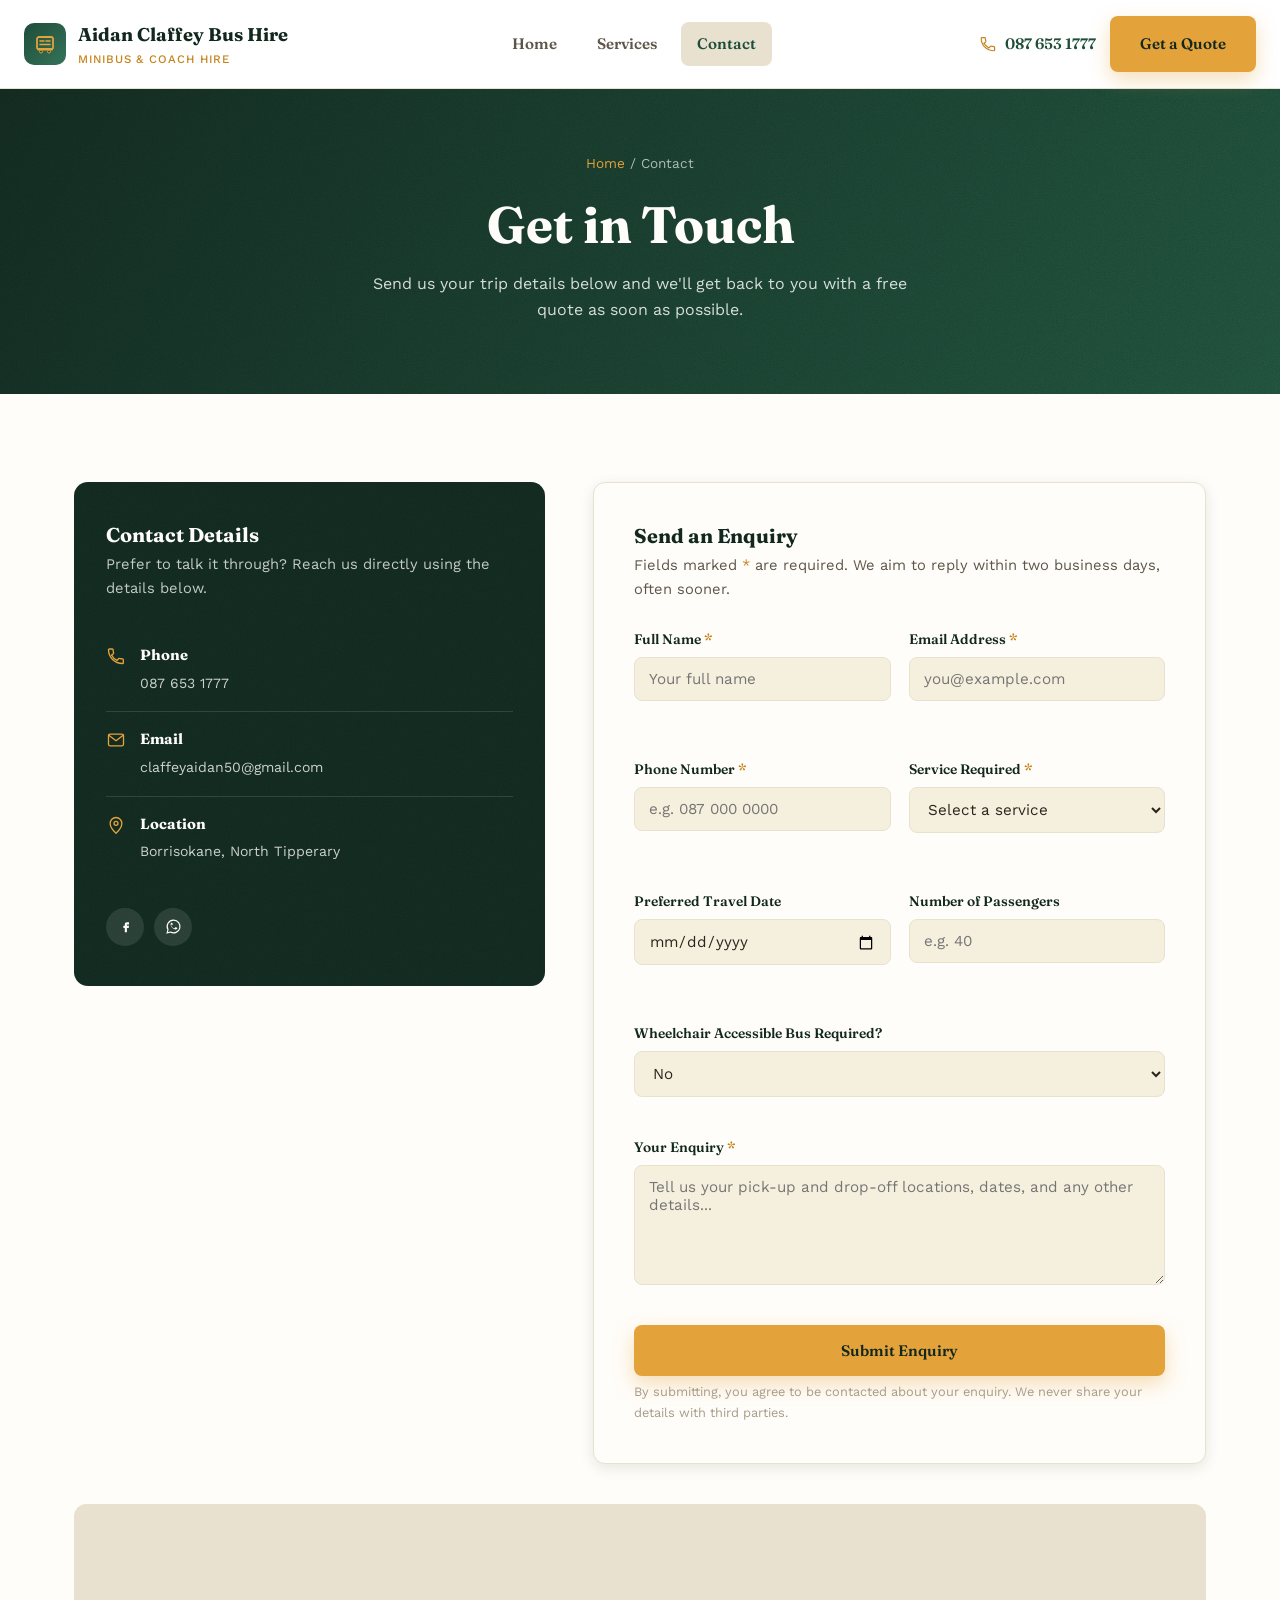
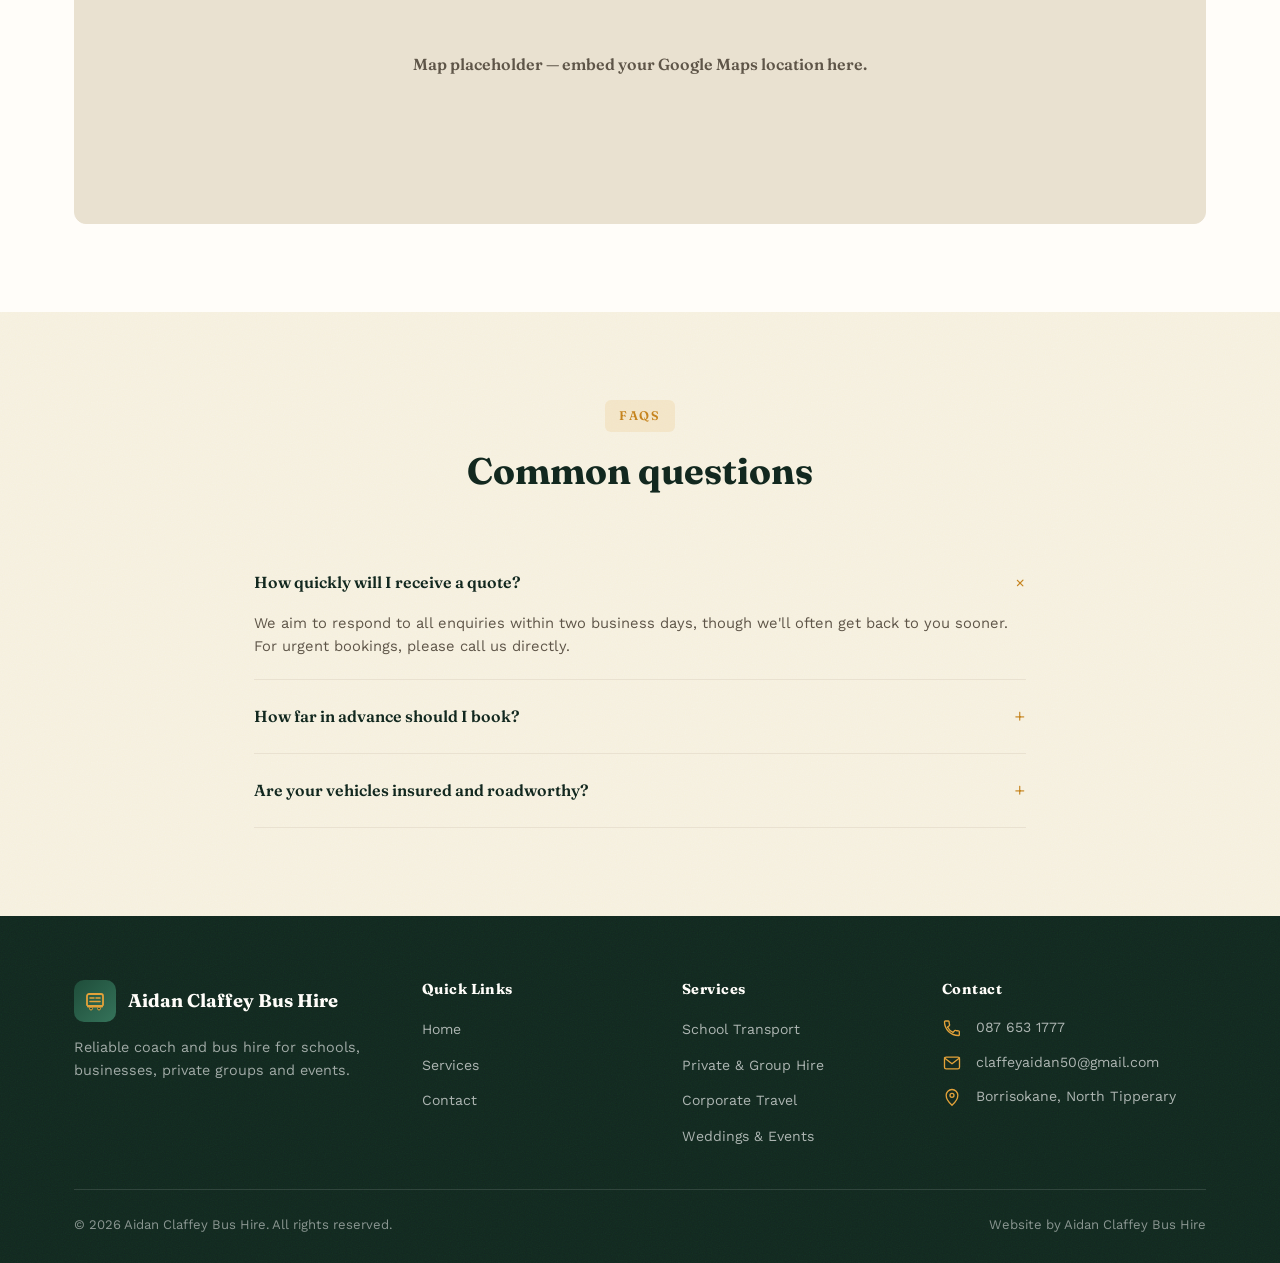
==== contact.html @ 6a9d74fd "Apply latest round of Caitlin's feedback - North Tipperary instead of just Tipperary throughout - He" ====
<!DOCTYPE html>
<html lang="en">
<head>
<meta charset="UTF-8">
<meta name="viewport" content="width=device-width, initial-scale=1.0">
<title>Contact Us | Aidan Claffey Bus Hire</title>
<meta name="description" content="Get in touch with Aidan Claffey Bus Hire for a free quote. Fill out our enquiry form for school transport, private hire, corporate travel and more.">
<link rel="icon" href="data:image/svg+xml,<svg xmlns=%22http://www.w3.org/2000/svg%22 viewBox=%220 0 24 24%22><rect width=%2224%22 height=%2224%22 rx=%225%22 fill=%22%231f4d3a%22/><path fill=%22%23e3a23a%22 d=%22M6 15h12v2H6zM7 17a1.5 1.5 0 1 0 0 3 1.5 1.5 0 0 0 0-3zm10 0a1.5 1.5 0 1 0 0 3 1.5 1.5 0 0 0 0-3zM6 7a1 1 0 0 1 1-1h10a1 1 0 0 1 1 1v7H6z%22/></svg>">
<link rel="preconnect" href="https://fonts.googleapis.com">
<link rel="preconnect" href="https://fonts.gstatic.com" crossorigin>
<link href="https://fonts.googleapis.com/css2?family=Work+Sans:wght@400;500;600;700&family=Fraunces:opsz,wght@9..144,600;9..144,700&display=swap" rel="stylesheet">
<link rel="stylesheet" href="css/styles.css">
</head>
<body>

<header class="site-header">
  <div class="header-inner">
    <a href="index.html" class="brand">
      <span class="brand-mark">
        <svg viewBox="0 0 24 24" fill="none" xmlns="http://www.w3.org/2000/svg"><path d="M4 16V7a2 2 0 0 1 2-2h12a2 2 0 0 1 2 2v9" stroke="#E3A23A" stroke-width="1.8" stroke-linecap="round"/><path d="M4 16h16v1.5a1 1 0 0 1-1 1H5a1 1 0 0 1-1-1V16z" fill="#E3A23A"/><circle cx="8" cy="19.5" r="1.5" fill="#1F4D3A" stroke="#E3A23A" stroke-width="1"/><circle cx="16" cy="19.5" r="1.5" fill="#1F4D3A" stroke="#E3A23A" stroke-width="1"/><path d="M7 9h4M13 9h4M7 12.5h10" stroke="#E3A23A" stroke-width="1.6" stroke-linecap="round"/></svg>
      </span>
      <span class="brand-text">Aidan Claffey Bus Hire<span class="sub">Minibus &amp; Coach Hire</span></span>
    </a>
    <nav class="main-nav" id="main-nav">
      <ul>
        <li><a href="index.html">Home</a></li>
        <li><a href="services.html">Services</a></li>
        <li><a href="contact.html" class="active">Contact</a></li>
      </ul>
    </nav>
    <div class="header-cta">
      <a href="tel:+353876531777" class="header-phone">
        <svg viewBox="0 0 24 24" fill="none" xmlns="http://www.w3.org/2000/svg"><path d="M6.6 10.8c1.4 2.8 3.7 5.1 6.5 6.5l2.2-2.2c.3-.3.7-.4 1-.2 1.1.4 2.3.6 3.5.6.6 0 1 .4 1 1V20c0 .6-.4 1-1 1C10.4 21 3 13.6 3 4.6c0-.6.4-1 1-1h3.5c.6 0 1 .4 1 1 0 1.2.2 2.4.6 3.5.1.4 0 .8-.2 1l-2.3 2.2z" stroke="currentColor" stroke-width="1.6" stroke-linejoin="round"/></svg>
        087 653 1777
      </a>
      <a href="contact.html" class="btn btn-primary">Get a Quote</a>
    </div>
    <button class="nav-toggle" id="nav-toggle" aria-label="Toggle navigation">
      <span></span><span></span><span></span>
    </button>
  </div>
</header>

<section class="page-header">
  <div class="container">
    <div class="breadcrumb"><a href="index.html">Home</a> / Contact</div>
    <h1>Get in Touch</h1>
    <p>Send us your trip details below and we'll get back to you with a free quote as soon as possible.</p>
  </div>
</section>

<section>
  <div class="container">
    <div class="contact-grid">

      <!-- CONTACT INFO -->
      <div class="contact-info-card">
        <h3>Contact Details</h3>
        <p>Prefer to talk it through? Reach us directly using the details below.</p>

        <div class="info-row">
          <svg viewBox="0 0 24 24" fill="none"><path d="M6.6 10.8c1.4 2.8 3.7 5.1 6.5 6.5l2.2-2.2c.3-.3.7-.4 1-.2 1.1.4 2.3.6 3.5.6.6 0 1 .4 1 1V20c0 .6-.4 1-1 1C10.4 21 3 13.6 3 4.6c0-.6.4-1 1-1h3.5c.6 0 1 .4 1 1 0 1.2.2 2.4.6 3.5.1.4 0 .8-.2 1l-2.3 2.2z" stroke="currentColor" stroke-width="1.6" stroke-linejoin="round"/></svg>
          <div>
            <strong>Phone</strong>
            <a href="tel:+353876531777">087 653 1777</a>
          </div>
        </div>
        <div class="info-row">
          <svg viewBox="0 0 24 24" fill="none"><path d="M3 6l9 7 9-7" stroke="currentColor" stroke-width="1.6" stroke-linecap="round" stroke-linejoin="round"/><rect x="3" y="5" width="18" height="14" rx="2" stroke="currentColor" stroke-width="1.6"/></svg>
          <div>
            <strong>Email</strong>
            <a href="mailto:claffeyaidan50@gmail.com">claffeyaidan50@gmail.com</a>
          </div>
        </div>
        <div class="info-row">
          <svg viewBox="0 0 24 24" fill="none"><path d="M12 22s7-6.2 7-12a7 7 0 1 0-14 0c0 5.8 7 12 7 12z" stroke="currentColor" stroke-width="1.6"/><circle cx="12" cy="10" r="2.4" stroke="currentColor" stroke-width="1.6"/></svg>
          <div>
            <strong>Location</strong>
            <span>Borrisokane, North Tipperary</span>
          </div>
        </div>

        <div class="social-row">
          <a href="#" aria-label="Facebook">
            <svg viewBox="0 0 24 24" fill="none"><path d="M14 9h3V6h-3c-1.7 0-3 1.3-3 3v2H9v3h2v6h3v-6h2.5l.5-3H14V9.5c0-.3.2-.5.5-.5H14z" fill="currentColor"/></svg>
          </a>
          <a href="#" aria-label="WhatsApp">
            <svg viewBox="0 0 24 24" fill="none"><path d="M12 3a9 9 0 0 0-7.8 13.4L3 21l4.7-1.2A9 9 0 1 0 12 3z" stroke="currentColor" stroke-width="1.6"/><path d="M8.5 9.5c.3 2.6 2.4 4.7 5 5l1-1.3c.2-.3.6-.4.9-.2l1.7.9c.3.2.4.6.2.9-.6 1-1.6 1.6-2.8 1.4-3.4-.6-6-3.2-6.6-6.6-.2-1.2.4-2.2 1.4-2.8.3-.2.7-.1.9.2l.9 1.7c.2.3.1.7-.2.9L8.5 9.5z" fill="currentColor"/></svg>
          </a>
        </div>
      </div>

      <!-- ENQUIRY FORM -->
      <div class="form-card">
        <h3>Send an Enquiry</h3>
        <p class="form-sub">Fields marked <span style="color:#c6841e;">*</span> are required. We aim to reply within two business days, often sooner.</p>

        <form id="enquiry-form" novalidate>
          <div class="form-row">
            <div class="field" id="field-name">
              <label for="name">Full Name <span class="req">*</span></label>
              <input type="text" id="name" name="name" placeholder="Your full name" autocomplete="name">
              <span class="error-msg"></span>
            </div>
            <div class="field" id="field-email">
              <label for="email">Email Address <span class="req">*</span></label>
              <input type="email" id="email" name="email" placeholder="you@example.com" autocomplete="email">
              <span class="error-msg"></span>
            </div>
          </div>

          <div class="form-row">
            <div class="field" id="field-phone">
              <label for="phone">Phone Number <span class="req">*</span></label>
              <input type="tel" id="phone" name="phone" placeholder="e.g. 087 000 0000" autocomplete="tel">
              <span class="error-msg"></span>
            </div>
            <div class="field" id="field-service">
              <label for="service">Service Required <span class="req">*</span></label>
              <select id="service" name="service">
                <option value="" selected disabled>Select a service</option>
                <option value="School Transport">School Transport</option>
                <option value="Private & Group Hire">Private &amp; Group Hire</option>
                <option value="Corporate Travel">Corporate Travel</option>
                <option value="Weddings & Events">Weddings &amp; Special Events</option>
                <option value="Wedding Night Shuttle Bus">Wedding Night Shuttle Bus</option>
                <option value="Airport Transfer">Airport Transfer</option>
                <option value="Tour / Day Trip">Tour / Day Trip</option>
                <option value="Other">Other</option>
              </select>
              <span class="error-msg"></span>
            </div>
          </div>

          <div class="form-row">
            <div class="field" id="field-date">
              <label for="travel-date">Preferred Travel Date</label>
              <input type="date" id="travel-date" name="travel-date">
              <span class="error-msg"></span>
            </div>
            <div class="field" id="field-passengers">
              <label for="passengers">Number of Passengers</label>
              <input type="number" id="passengers" name="passengers" min="1" max="200" placeholder="e.g. 40">
              <span class="error-msg"></span>
            </div>
          </div>

          <div class="field" id="field-wheelchair">
            <label for="wheelchair">Wheelchair Accessible Bus Required?</label>
            <select id="wheelchair" name="wheelchair">
              <option value="No" selected>No</option>
              <option value="Yes">Yes</option>
            </select>
            <span class="error-msg"></span>
          </div>

          <div class="field" id="field-message">
            <label for="message">Your Enquiry <span class="req">*</span></label>
            <textarea id="message" name="message" placeholder="Tell us your pick-up and drop-off locations, dates, and any other details..."></textarea>
            <span class="error-msg"></span>
          </div>

          <button type="submit" class="btn btn-primary btn-block">Submit Enquiry</button>
          <p class="form-note">By submitting, you agree to be contacted about your enquiry. We never share your details with third parties.</p>

          <div class="form-status" id="form-status" role="status" aria-live="polite"></div>
        </form>
      </div>

    </div>

    <!-- MAP -->
    <div class="map-embed">
      Map placeholder — embed your Google Maps location here.
    </div>
  </div>
</section>

<!-- FAQ -->
<section class="bg-cream">
  <div class="container" style="max-width:820px;">
    <div class="section-head">
      <span class="eyebrow">FAQs</span>
      <h2>Common questions</h2>
    </div>
    <details class="faq-item" open>
      <summary>How quickly will I receive a quote?</summary>
      <p>We aim to respond to all enquiries within two business days, though we'll often get back to you sooner. For urgent bookings, please call us directly.</p>
    </details>
    <details class="faq-item">
      <summary>How far in advance should I book?</summary>
      <p>Wedding services like our night shuttle bus are often booked months in advance, so get in touch as early as you can. For other events, shorter notice is generally fine, though we can't always guarantee availability — just ask.</p>
    </details>
    <details class="faq-item">
      <summary>Are your vehicles insured and roadworthy?</summary>
      <p>Yes. Every vehicle in our fleet is fully licensed, insured, and maintained to current safety standards, with regular inspections.</p>
    </details>
  </div>
</section>

<footer class="site-footer">
  <div class="container">
    <div class="footer-grid">
      <div class="footer-brand">
        <a href="index.html" class="brand">
          <span class="brand-mark">
            <svg viewBox="0 0 24 24" fill="none" xmlns="http://www.w3.org/2000/svg"><path d="M4 16V7a2 2 0 0 1 2-2h12a2 2 0 0 1 2 2v9" stroke="#E3A23A" stroke-width="1.8" stroke-linecap="round"/><path d="M4 16h16v1.5a1 1 0 0 1-1 1H5a1 1 0 0 1-1-1V16z" fill="#E3A23A"/><circle cx="8" cy="19.5" r="1.5" fill="#1F4D3A" stroke="#E3A23A" stroke-width="1"/><circle cx="16" cy="19.5" r="1.5" fill="#1F4D3A" stroke="#E3A23A" stroke-width="1"/><path d="M7 9h4M13 9h4M7 12.5h10" stroke="#E3A23A" stroke-width="1.6" stroke-linecap="round"/></svg>
          </span>
          Aidan Claffey Bus Hire
        </a>
        <p>Reliable coach and bus hire for schools, businesses, private groups and events.</p>
      </div>
      <div class="footer-col">
        <h4>Quick Links</h4>
        <ul>
          <li><a href="index.html">Home</a></li>
          <li><a href="services.html">Services</a></li>
          <li><a href="contact.html">Contact</a></li>
        </ul>
      </div>
      <div class="footer-col">
        <h4>Services</h4>
        <ul>
          <li><a href="services.html">School Transport</a></li>
          <li><a href="services.html">Private &amp; Group Hire</a></li>
          <li><a href="services.html">Corporate Travel</a></li>
          <li><a href="services.html">Weddings &amp; Events</a></li>
        </ul>
      </div>
      <div class="footer-col">
        <h4>Contact</h4>
        <div class="info-row">
          <svg viewBox="0 0 24 24" fill="none"><path d="M6.6 10.8c1.4 2.8 3.7 5.1 6.5 6.5l2.2-2.2c.3-.3.7-.4 1-.2 1.1.4 2.3.6 3.5.6.6 0 1 .4 1 1V20c0 .6-.4 1-1 1C10.4 21 3 13.6 3 4.6c0-.6.4-1 1-1h3.5c.6 0 1 .4 1 1 0 1.2.2 2.4.6 3.5.1.4 0 .8-.2 1l-2.3 2.2z" stroke="currentColor" stroke-width="1.6" stroke-linejoin="round"/></svg>
          <span><a href="tel:+353876531777">087 653 1777</a></span>
        </div>
        <div class="info-row">
          <svg viewBox="0 0 24 24" fill="none"><path d="M3 6l9 7 9-7" stroke="currentColor" stroke-width="1.6" stroke-linecap="round" stroke-linejoin="round"/><rect x="3" y="5" width="18" height="14" rx="2" stroke="currentColor" stroke-width="1.6"/></svg>
          <span><a href="mailto:claffeyaidan50@gmail.com">claffeyaidan50@gmail.com</a></span>
        </div>
        <div class="info-row">
          <svg viewBox="0 0 24 24" fill="none"><path d="M12 22s7-6.2 7-12a7 7 0 1 0-14 0c0 5.8 7 12 7 12z" stroke="currentColor" stroke-width="1.6"/><circle cx="12" cy="10" r="2.4" stroke="currentColor" stroke-width="1.6"/></svg>
          <span>Borrisokane, North Tipperary</span>
        </div>
      </div>
    </div>
    <div class="footer-bottom">
      <span>&copy; 2026 Aidan Claffey Bus Hire. All rights reserved.</span>
      <span>Website by Aidan Claffey Bus Hire</span>
    </div>
  </div>
</footer>

<script src="js/main.js"></script>
</body>
</html>
---- css/styles.css ----
/* ============================================
   Aidan Claffey Bus Hire — Site Stylesheet
   ============================================ */

:root {
  --navy: #1f4d3a;
  --navy-dark: #12281f;
  --navy-light: #35735a;
  --gold: #e3a23a;
  --gold-dark: #c6841e;
  --cream: #f5efdd;
  --grey-900: #2b241c;
  --grey-700: #5e5548;
  --grey-400: #a79c89;
  --grey-200: #e9e1d0;
  --white: #fffdf9;
  --radius: 10px;
  --shadow: 0 10px 30px rgba(38, 30, 20, 0.16);
  --shadow-sm: 0 4px 14px rgba(38, 30, 20, 0.1);
  --max-width: 1180px;
  --font-heading: 'Fraunces', Georgia, 'Times New Roman', serif;
  --font-body: 'Work Sans', 'Segoe UI', Arial, sans-serif;
  --grain: url("data:image/svg+xml,%3Csvg xmlns='http://www.w3.org/2000/svg' width='180' height='180'%3E%3Cfilter id='n'%3E%3CfeTurbulence type='fractalNoise' baseFrequency='0.85' numOctaves='3' stitchTiles='stitch'/%3E%3C/filter%3E%3Crect width='100%25' height='100%25' filter='url(%23n)' opacity='0.35'/%3E%3C/svg%3E");
}

* { box-sizing: border-box; margin: 0; padding: 0; }

html { scroll-behavior: smooth; }

body {
  font-family: var(--font-body);
  color: var(--grey-900);
  background: var(--white);
  line-height: 1.6;
  -webkit-font-smoothing: antialiased;
}

img { max-width: 100%; display: block; }

a { color: inherit; text-decoration: none; }

ul { list-style: none; }

.container {
  max-width: var(--max-width);
  margin: 0 auto;
  padding: 0 24px;
}

h1, h2, h3, h4 {
  font-family: var(--font-heading);
  font-weight: 700;
  line-height: 1.25;
  color: var(--navy-dark);
}

h1 { font-size: clamp(2.1rem, 4.5vw, 3.2rem); }
h2 { font-size: clamp(1.6rem, 3vw, 2.3rem); }
h3 { font-size: 1.25rem; }

p { color: var(--grey-700); }

.eyebrow {
  display: inline-block;
  font-family: var(--font-heading);
  font-weight: 600;
  font-size: 0.78rem;
  letter-spacing: 0.14em;
  text-transform: uppercase;
  color: var(--gold-dark);
  background: rgba(227, 162, 58, 0.14);
  padding: 6px 14px;
  border-radius: 6px;
  margin-bottom: 16px;
}

/* ---------- Buttons ---------- */
.btn {
  display: inline-flex;
  align-items: center;
  justify-content: center;
  gap: 8px;
  font-family: var(--font-heading);
  font-weight: 600;
  font-size: 0.95rem;
  padding: 14px 28px;
  border-radius: 8px;
  border: 2px solid transparent;
  cursor: pointer;
  transition: transform 0.15s ease, box-shadow 0.15s ease, background 0.15s ease, color 0.15s ease;
  white-space: nowrap;
}
.btn:active { transform: translateY(1px); }

.btn-primary {
  background: var(--gold);
  color: var(--navy-dark);
  box-shadow: 0 8px 20px rgba(227, 162, 58, 0.35);
}
.btn-primary:hover { background: var(--gold-dark); box-shadow: 0 10px 24px rgba(227, 162, 58, 0.45); }

.btn-outline {
  background: transparent;
  border-color: rgba(255, 255, 255, 0.55);
  color: var(--white);
}
.btn-outline:hover { background: rgba(255, 255, 255, 0.12); border-color: var(--white); }

.btn-outline-navy {
  background: transparent;
  border-color: var(--navy);
  color: var(--navy);
}
.btn-outline-navy:hover { background: var(--navy); color: var(--white); }

.btn-block { width: 100%; }

/* ---------- Header ---------- */
.site-header {
  position: sticky;
  top: 0;
  z-index: 100;
  background: rgba(255, 255, 255, 0.96);
  backdrop-filter: blur(6px);
  border-bottom: 1px solid var(--grey-200);
}

.header-inner {
  display: flex;
  align-items: center;
  justify-content: space-between;
  padding: 16px 24px;
}

.brand {
  display: flex;
  align-items: center;
  gap: 12px;
  font-family: var(--font-heading);
  font-weight: 700;
  font-size: 1.15rem;
  color: var(--navy-dark);
}

.brand-mark {
  width: 42px;
  height: 42px;
  border-radius: 10px;
  background: linear-gradient(135deg, var(--navy) 0%, var(--navy-light) 100%);
  display: flex;
  align-items: center;
  justify-content: center;
  flex-shrink: 0;
}

.brand-mark svg { width: 24px; height: 24px; }

.brand-text .sub {
  display: block;
  font-family: var(--font-body);
  font-weight: 500;
  font-size: 0.72rem;
  letter-spacing: 0.08em;
  text-transform: uppercase;
  color: var(--gold-dark);
}

.main-nav ul {
  display: flex;
  align-items: center;
  gap: 8px;
}

.main-nav a {
  display: inline-block;
  font-family: var(--font-heading);
  font-weight: 600;
  font-size: 0.95rem;
  color: var(--grey-700);
  padding: 10px 16px;
  border-radius: 8px;
  transition: background 0.15s ease, color 0.15s ease;
}

.main-nav a:hover,
.main-nav a.active {
  color: var(--navy);
  background: var(--grey-200);
}

.header-cta { display: flex; align-items: center; gap: 14px; }

.header-phone {
  display: flex;
  align-items: center;
  gap: 8px;
  font-family: var(--font-heading);
  font-weight: 600;
  color: var(--navy);
  font-size: 0.95rem;
}
.header-phone svg { width: 18px; height: 18px; color: var(--gold-dark); }

.nav-toggle {
  display: none;
  flex-direction: column;
  gap: 5px;
  background: none;
  border: none;
  cursor: pointer;
  padding: 8px;
}
.nav-toggle span {
  width: 24px;
  height: 2px;
  background: var(--navy-dark);
  border-radius: 2px;
}

/* ---------- Hero ---------- */
.hero {
  position: relative;
  background-image: var(--grain), linear-gradient(120deg, var(--navy-dark) 0%, var(--navy) 55%, var(--navy-light) 100%);
  background-blend-mode: overlay;
  color: var(--white);
  overflow: hidden;
}

.hero-inner {
  position: relative;
  z-index: 2;
  padding: 96px 24px 110px;
  max-width: var(--max-width);
  margin: 0 auto;
  display: grid;
  grid-template-columns: 1.1fr 0.9fr;
  gap: 48px;
  align-items: center;
}

.hero h1 { color: var(--white); margin-bottom: 20px; }
.hero .eyebrow { background: rgba(227, 162, 58, 0.18); }

.hero p.lead {
  color: rgba(255, 255, 255, 0.86);
  font-size: 1.08rem;
  max-width: 46ch;
  margin-bottom: 32px;
}

.hero-actions { display: flex; gap: 16px; flex-wrap: wrap; }

.hero-stats {
  display: flex;
  gap: 32px;
  margin-top: 48px;
  flex-wrap: wrap;
}
.hero-stats div strong {
  display: block;
  font-family: var(--font-heading);
  font-size: 1.7rem;
  color: var(--gold);
}
.hero-stats div span {
  font-size: 0.85rem;
  color: rgba(255, 255, 255, 0.75);
}

.hero-art {
  position: relative;
  display: flex;
  align-items: center;
  justify-content: center;
}

.hero-art svg { width: 100%; height: auto; max-width: 480px; }

.hero-photo {
  width: 100%;
  max-width: 480px;
  aspect-ratio: 4 / 3;
  object-fit: cover;
  border-radius: 14px;
  box-shadow: 0 24px 50px rgba(22, 16, 8, 0.4);
  border: 4px solid rgba(255, 255, 255, 0.12);
}

.hero-bg-shape {
  position: absolute;
  inset: 0;
  z-index: 1;
  opacity: 0.5;
  background:
    radial-gradient(circle at 82% 18%, rgba(227, 162, 58, 0.28), transparent 45%),
    radial-gradient(circle at 10% 90%, rgba(255, 255, 255, 0.08), transparent 40%);
}

.wave-divider {
  display: block;
  width: 100%;
  line-height: 0;
  margin-top: -2px;
}

/* ---------- Sections ---------- */
section { padding: 88px 0; }
.section-head {
  text-align: center;
  max-width: 640px;
  margin: 0 auto 52px;
}
.section-head p { margin-top: 14px; }

.bg-cream {
  background-color: var(--cream);
  background-image: var(--grain);
  background-blend-mode: overlay;
}
.bg-navy { background: var(--navy-dark); color: var(--white); }
.bg-navy h2, .bg-navy h3 { color: var(--white); }
.bg-navy p { color: rgba(255, 255, 255, 0.78); }

/* ---------- Trust strip ---------- */
.trust-strip {
  border-top: 1px solid var(--grey-200);
  border-bottom: 1px solid var(--grey-200);
  padding: 28px 0;
}
.trust-grid {
  display: flex;
  justify-content: space-between;
  flex-wrap: wrap;
  gap: 24px;
}
.trust-item {
  display: flex;
  align-items: center;
  gap: 12px;
  font-family: var(--font-heading);
  font-weight: 600;
  color: var(--navy);
  font-size: 0.95rem;
}
.trust-item svg { width: 22px; height: 22px; color: var(--gold-dark); flex-shrink: 0; }

/* ---------- Cards ---------- */
.grid-3 {
  display: grid;
  grid-template-columns: repeat(3, 1fr);
  gap: 28px;
}
.grid-2 {
  display: grid;
  grid-template-columns: repeat(2, 1fr);
  gap: 28px;
}

.card {
  background: var(--white);
  border: 1px solid var(--grey-200);
  border-radius: var(--radius);
  padding: 32px 28px;
  box-shadow: var(--shadow-sm);
  transition: transform 0.2s ease, box-shadow 0.2s ease;
  height: 100%;
}
.card:hover { transform: translateY(-4px); box-shadow: var(--shadow); }

.card-icon {
  width: 54px;
  height: 54px;
  border-radius: 12px;
  background: linear-gradient(135deg, var(--navy) 0%, var(--navy-light) 100%);
  display: flex;
  align-items: center;
  justify-content: center;
  margin-bottom: 20px;
}
.card-icon svg { width: 26px; height: 26px; color: var(--gold); }

.card h3 { margin-bottom: 10px; }
.card p { font-size: 0.95rem; }

.card-link {
  display: inline-flex;
  align-items: center;
  gap: 6px;
  margin-top: 16px;
  font-family: var(--font-heading);
  font-weight: 600;
  font-size: 0.88rem;
  color: var(--navy);
}
.card-link svg { width: 14px; height: 14px; transition: transform 0.15s ease; }
.card:hover .card-link svg { transform: translateX(4px); }

/* ---------- Why us / feature list ---------- */
.feature-list { display: flex; flex-direction: column; gap: 22px; margin-top: 8px; }
.feature-item { display: flex; gap: 16px; align-items: flex-start; }
.feature-icon {
  width: 40px;
  height: 40px;
  border-radius: 10px;
  background: rgba(227, 162, 58, 0.16);
  display: flex;
  align-items: center;
  justify-content: center;
  flex-shrink: 0;
}
.feature-icon svg { width: 20px; height: 20px; color: var(--gold-dark); }
.feature-item h4 { font-family: var(--font-heading); font-size: 1rem; margin-bottom: 4px; color: var(--navy-dark); }
.feature-item p { font-size: 0.92rem; }

.split {
  display: grid;
  grid-template-columns: 1fr 1fr;
  gap: 56px;
  align-items: center;
}

.fleet-graphic {
  background: linear-gradient(160deg, var(--cream), var(--white));
  border: 1px solid var(--grey-200);
  border-radius: 12px;
  padding: 16px;
  box-shadow: var(--shadow-sm);
}

.fleet-photo-grid {
  display: grid;
  grid-template-columns: 1fr 1fr;
  gap: 12px;
}
.fleet-photo-grid img {
  width: 100%;
  height: 160px;
  object-fit: cover;
  border-radius: 10px;
}

/* ---------- CTA banner ---------- */
.cta-banner {
  background-image: var(--grain), linear-gradient(120deg, var(--navy) 0%, var(--navy-light) 100%);
  background-blend-mode: overlay;
  border-radius: 14px;
  padding: 56px;
  display: flex;
  align-items: center;
  justify-content: space-between;
  gap: 32px;
  flex-wrap: wrap;
  color: var(--white);
}
.cta-banner h2 { color: var(--white); margin-bottom: 8px; }
.cta-banner p { color: rgba(255, 255, 255, 0.82); }

/* ---------- Testimonials ---------- */
.testimonial-card {
  background: var(--white);
  border-radius: var(--radius);
  padding: 30px;
  border: 1px solid var(--grey-200);
  box-shadow: var(--shadow-sm);
}
.stars { color: var(--gold); letter-spacing: 2px; margin-bottom: 14px; font-size: 1rem; }
.testimonial-card p.quote { color: var(--grey-900); font-style: italic; margin-bottom: 18px; }
.testimonial-author { font-family: var(--font-heading); font-weight: 600; font-size: 0.9rem; color: var(--navy); }
.testimonial-role { font-size: 0.8rem; color: var(--grey-400); }

/* ---------- Page header (inner pages) ---------- */
.page-header {
  background-image: var(--grain), linear-gradient(120deg, var(--navy-dark) 0%, var(--navy) 100%);
  background-blend-mode: overlay;
  color: var(--white);
  padding: 64px 0 72px;
  text-align: center;
}
.page-header h1 { color: var(--white); margin-bottom: 14px; }
.page-header p { color: rgba(255, 255, 255, 0.82); max-width: 560px; margin: 0 auto; }
.breadcrumb {
  font-size: 0.85rem;
  color: rgba(255, 255, 255, 0.65);
  margin-bottom: 18px;
}
.breadcrumb a { color: var(--gold); }

/* ---------- Services page ---------- */
.service-block {
  display: grid;
  grid-template-columns: 90px 1fr;
  gap: 24px;
  padding: 32px 0;
  border-bottom: 1px solid var(--grey-200);
}
.service-block:last-child { border-bottom: none; }
.service-icon-lg {
  width: 72px;
  height: 72px;
  border-radius: 12px;
  background: linear-gradient(135deg, var(--navy) 0%, var(--navy-light) 100%);
  display: flex;
  align-items: center;
  justify-content: center;
}
.service-icon-lg svg { width: 34px; height: 34px; color: var(--gold); }
.service-block h3 { margin-bottom: 8px; }
.service-tags { display: flex; gap: 8px; flex-wrap: wrap; margin-top: 14px; }
.tag {
  font-size: 0.78rem;
  font-weight: 600;
  font-family: var(--font-heading);
  color: var(--navy);
  background: var(--grey-200);
  padding: 5px 12px;
  border-radius: 999px;
}

/* ---------- Service highlight panel (wedding shuttle etc.) ---------- */
.service-highlight {
  background: var(--cream);
  border: 1px solid var(--grey-200);
  border-radius: 12px;
  padding: 24px;
  margin-top: 22px;
}
.service-highlight-body {
  display: grid;
  grid-template-columns: 180px 1fr;
  gap: 24px;
  align-items: center;
}
.service-highlight-photo {
  width: 100%;
  height: 100%;
  min-height: 140px;
  object-fit: cover;
  border-radius: 10px;
}
.service-highlight-head {
  display: flex;
  justify-content: space-between;
  align-items: center;
  gap: 12px;
  flex-wrap: wrap;
  margin-bottom: 6px;
}
.service-highlight-head h4 {
  font-family: var(--font-heading);
  font-size: 1.02rem;
  color: var(--navy-dark);
}
.price-tag {
  display: inline-flex;
  align-items: baseline;
  gap: 4px;
  font-family: var(--font-heading);
  font-weight: 700;
  color: var(--white);
  background: var(--navy);
  padding: 7px 16px;
  border-radius: 999px;
  font-size: 0.9rem;
  white-space: nowrap;
}
.price-tag small { font-weight: 500; opacity: 0.75; font-size: 0.75rem; }

.spec-list {
  display: flex;
  flex-wrap: wrap;
  gap: 10px 22px;
  margin-top: 16px;
}
.spec-item {
  display: flex;
  gap: 8px;
  align-items: center;
  font-size: 0.86rem;
  color: var(--grey-700);
  font-weight: 600;
}
.spec-item svg { width: 16px; height: 16px; color: var(--gold-dark); flex-shrink: 0; }

.fleet-strip {
  display: flex;
  align-items: center;
  gap: 14px;
  flex-wrap: wrap;
  background-color: var(--navy-dark);
  background-image: var(--grain);
  background-blend-mode: overlay;
  color: var(--white);
  border-radius: 10px;
  padding: 26px 32px;
  margin: 40px 0 0;
}
.fleet-strip strong {
  font-family: var(--font-heading);
  font-size: 1rem;
}
.fleet-sizes {
  display: flex;
  gap: 8px;
  flex-wrap: wrap;
}
.fleet-sizes span {
  background: rgba(227, 162, 58, 0.16);
  color: var(--gold);
  font-family: var(--font-heading);
  font-weight: 700;
  font-size: 0.85rem;
  padding: 6px 12px;
  border-radius: 999px;
}

/* ---------- Process steps ---------- */
.steps { display: grid; grid-template-columns: repeat(4, 1fr); gap: 24px; counter-reset: step; }
.step { position: relative; padding-top: 8px; }
.step-num {
  width: 40px;
  height: 40px;
  border-radius: 50%;
  background: var(--gold);
  color: var(--navy-dark);
  font-family: var(--font-heading);
  font-weight: 700;
  display: flex;
  align-items: center;
  justify-content: center;
  margin-bottom: 16px;
}
.step h4 { font-family: var(--font-heading); margin-bottom: 8px; color: var(--navy-dark); }
.step p { font-size: 0.9rem; }

/* ---------- Contact page ---------- */
.contact-grid {
  display: grid;
  grid-template-columns: 1fr 1.3fr;
  gap: 48px;
  align-items: start;
}

.contact-info-card {
  background-color: var(--navy-dark);
  background-image: var(--grain);
  background-blend-mode: overlay;
  color: var(--white);
  border-radius: 14px;
  padding: 40px 32px;
}
.contact-info-card h3 { color: var(--white); margin-bottom: 6px; }
.contact-info-card > p { color: rgba(255, 255, 255, 0.75); margin-bottom: 28px; font-size: 0.92rem; }

.info-row {
  display: flex;
  gap: 14px;
  align-items: flex-start;
  padding: 16px 0;
  border-top: 1px solid rgba(255, 255, 255, 0.12);
}
.info-row:first-of-type { border-top: none; }
.info-row svg { width: 20px; height: 20px; color: var(--gold); flex-shrink: 0; margin-top: 2px; }
.info-row strong { display: block; font-family: var(--font-heading); font-size: 0.92rem; margin-bottom: 2px; }
.info-row span, .info-row a { font-size: 0.88rem; color: rgba(255, 255, 255, 0.78); }

.social-row { display: flex; gap: 10px; margin-top: 28px; }
.social-row a {
  width: 38px;
  height: 38px;
  border-radius: 50%;
  background: rgba(255, 255, 255, 0.1);
  display: flex;
  align-items: center;
  justify-content: center;
  transition: background 0.15s ease;
}
.social-row a:hover { background: var(--gold); }
.social-row svg { width: 17px; height: 17px; color: var(--white); }

.form-card {
  background: var(--white);
  border: 1px solid var(--grey-200);
  border-radius: 12px;
  padding: 40px;
  box-shadow: var(--shadow-sm);
}
.form-card h3 { margin-bottom: 6px; }
.form-card > p.form-sub { margin-bottom: 28px; font-size: 0.92rem; }

.form-row {
  display: grid;
  grid-template-columns: 1fr 1fr;
  gap: 18px;
  margin-bottom: 18px;
}

.field { display: flex; flex-direction: column; gap: 6px; margin-bottom: 18px; }
.field label {
  font-family: var(--font-heading);
  font-weight: 600;
  font-size: 0.86rem;
  color: var(--navy-dark);
}
.field label .req { color: var(--gold-dark); }
.field input,
.field select,
.field textarea {
  font-family: var(--font-body);
  font-size: 0.95rem;
  padding: 12px 14px;
  border: 1.5px solid var(--grey-200);
  border-radius: 8px;
  background: var(--cream);
  color: var(--grey-900);
  transition: border-color 0.15s ease, background 0.15s ease;
}
.field input:focus,
.field select:focus,
.field textarea:focus {
  outline: none;
  border-color: var(--navy-light);
  background: var(--white);
}
.field textarea { resize: vertical; min-height: 120px; }
.field .error-msg {
  font-size: 0.78rem;
  color: #c0392b;
  min-height: 16px;
}
.field.has-error input,
.field.has-error select,
.field.has-error textarea {
  border-color: #c0392b;
}

.form-note {
  font-size: 0.8rem;
  color: var(--grey-400);
  margin-top: 6px;
}

.form-status {
  margin-top: 18px;
  padding: 14px 16px;
  border-radius: 8px;
  font-size: 0.9rem;
  font-weight: 600;
  display: none;
}
.form-status.success { display: block; background: rgba(39, 174, 96, 0.12); color: #1e8449; }
.form-status.error { display: block; background: rgba(192, 57, 43, 0.12); color: #c0392b; }

.map-embed {
  border-radius: 12px;
  overflow: hidden;
  border: 1px solid var(--grey-200);
  margin-top: 40px;
  height: 320px;
  background: var(--grey-200);
  display: flex;
  align-items: center;
  justify-content: center;
  color: var(--grey-700);
  font-family: var(--font-heading);
  font-weight: 600;
  text-align: center;
  padding: 24px;
}

/* ---------- FAQ ---------- */
.faq-item {
  border-bottom: 1px solid var(--grey-200);
  padding: 20px 0;
}
.faq-item summary {
  cursor: pointer;
  font-family: var(--font-heading);
  font-weight: 600;
  color: var(--navy-dark);
  list-style: none;
  display: flex;
  justify-content: space-between;
  align-items: center;
}
.faq-item summary::-webkit-details-marker { display: none; }
.faq-item summary::after {
  content: '+';
  font-size: 1.3rem;
  color: var(--gold-dark);
  transition: transform 0.2s ease;
}
.faq-item[open] summary::after { transform: rotate(45deg); }
.faq-item p { margin-top: 12px; font-size: 0.92rem; }

/* ---------- Footer ---------- */
.site-footer {
  background-color: var(--navy-dark);
  background-image: var(--grain);
  background-blend-mode: overlay;
  color: rgba(255, 255, 255, 0.75);
  padding: 64px 0 28px;
}
.footer-grid {
  display: grid;
  grid-template-columns: 1.4fr 1fr 1fr 1.2fr;
  gap: 40px;
  padding-bottom: 40px;
  border-bottom: 1px solid rgba(255, 255, 255, 0.12);
}
.footer-brand .brand { color: var(--white); margin-bottom: 14px; }
.footer-brand p { color: rgba(255, 255, 255, 0.6); font-size: 0.9rem; max-width: 32ch; }
.footer-col h4 {
  font-family: var(--font-heading);
  font-size: 0.9rem;
  color: var(--white);
  margin-bottom: 18px;
  letter-spacing: 0.03em;
}
.footer-col ul { display: flex; flex-direction: column; gap: 10px; }
.footer-col a { font-size: 0.88rem; color: rgba(255, 255, 255, 0.65); transition: color 0.15s ease; }
.footer-col a:hover { color: var(--gold); }
.footer-col .info-row { border: none; padding: 0 0 12px; }
.footer-col .info-row svg { color: var(--gold); }
.footer-col .info-row span, .footer-col .info-row a { color: rgba(255, 255, 255, 0.65); }

.footer-bottom {
  display: flex;
  justify-content: space-between;
  align-items: center;
  padding-top: 24px;
  font-size: 0.82rem;
  color: rgba(255, 255, 255, 0.5);
  flex-wrap: wrap;
  gap: 12px;
}
.footer-bottom a { color: rgba(255, 255, 255, 0.5); }
.footer-bottom a:hover { color: var(--gold); }

/* ---------- Responsive ---------- */
@media (max-width: 960px) {
  .hero-inner { grid-template-columns: 1fr; padding-top: 48px; text-align: left; }
  .hero-art { order: -1; max-width: 320px; margin: 0 auto 24px; }
  .split { grid-template-columns: 1fr; }
  .contact-grid { grid-template-columns: 1fr; }
  .grid-3 { grid-template-columns: 1fr 1fr; }
  .steps { grid-template-columns: 1fr 1fr; }
  .footer-grid { grid-template-columns: 1fr 1fr; }
  .service-block { grid-template-columns: 60px 1fr; }
}

@media (max-width: 720px) {
  .main-nav, .header-phone { display: none; }
  .nav-toggle { display: flex; }
  .main-nav.open {
    display: flex;
    position: absolute;
    top: 100%;
    left: 0;
    right: 0;
    background: var(--white);
    border-bottom: 1px solid var(--grey-200);
    box-shadow: var(--shadow);
  }
  .main-nav.open ul { flex-direction: column; align-items: stretch; padding: 12px; width: 100%; }
  .main-nav.open a { display: block; padding: 14px 16px; }
  .grid-3, .grid-2 { grid-template-columns: 1fr; }
  .steps { grid-template-columns: 1fr; }
  .brand { font-size: 0.98rem; }
  .service-highlight-body { grid-template-columns: 1fr; }
  .service-highlight-photo { height: 180px; }
  .fleet-photo-grid { grid-template-columns: 1fr 1fr; }
  .form-row { grid-template-columns: 1fr; }
  .footer-grid { grid-template-columns: 1fr; }
  .cta-banner { flex-direction: column; text-align: center; padding: 40px 28px; }
  section { padding: 60px 0; }
  .trust-grid { justify-content: center; text-align: center; }
}
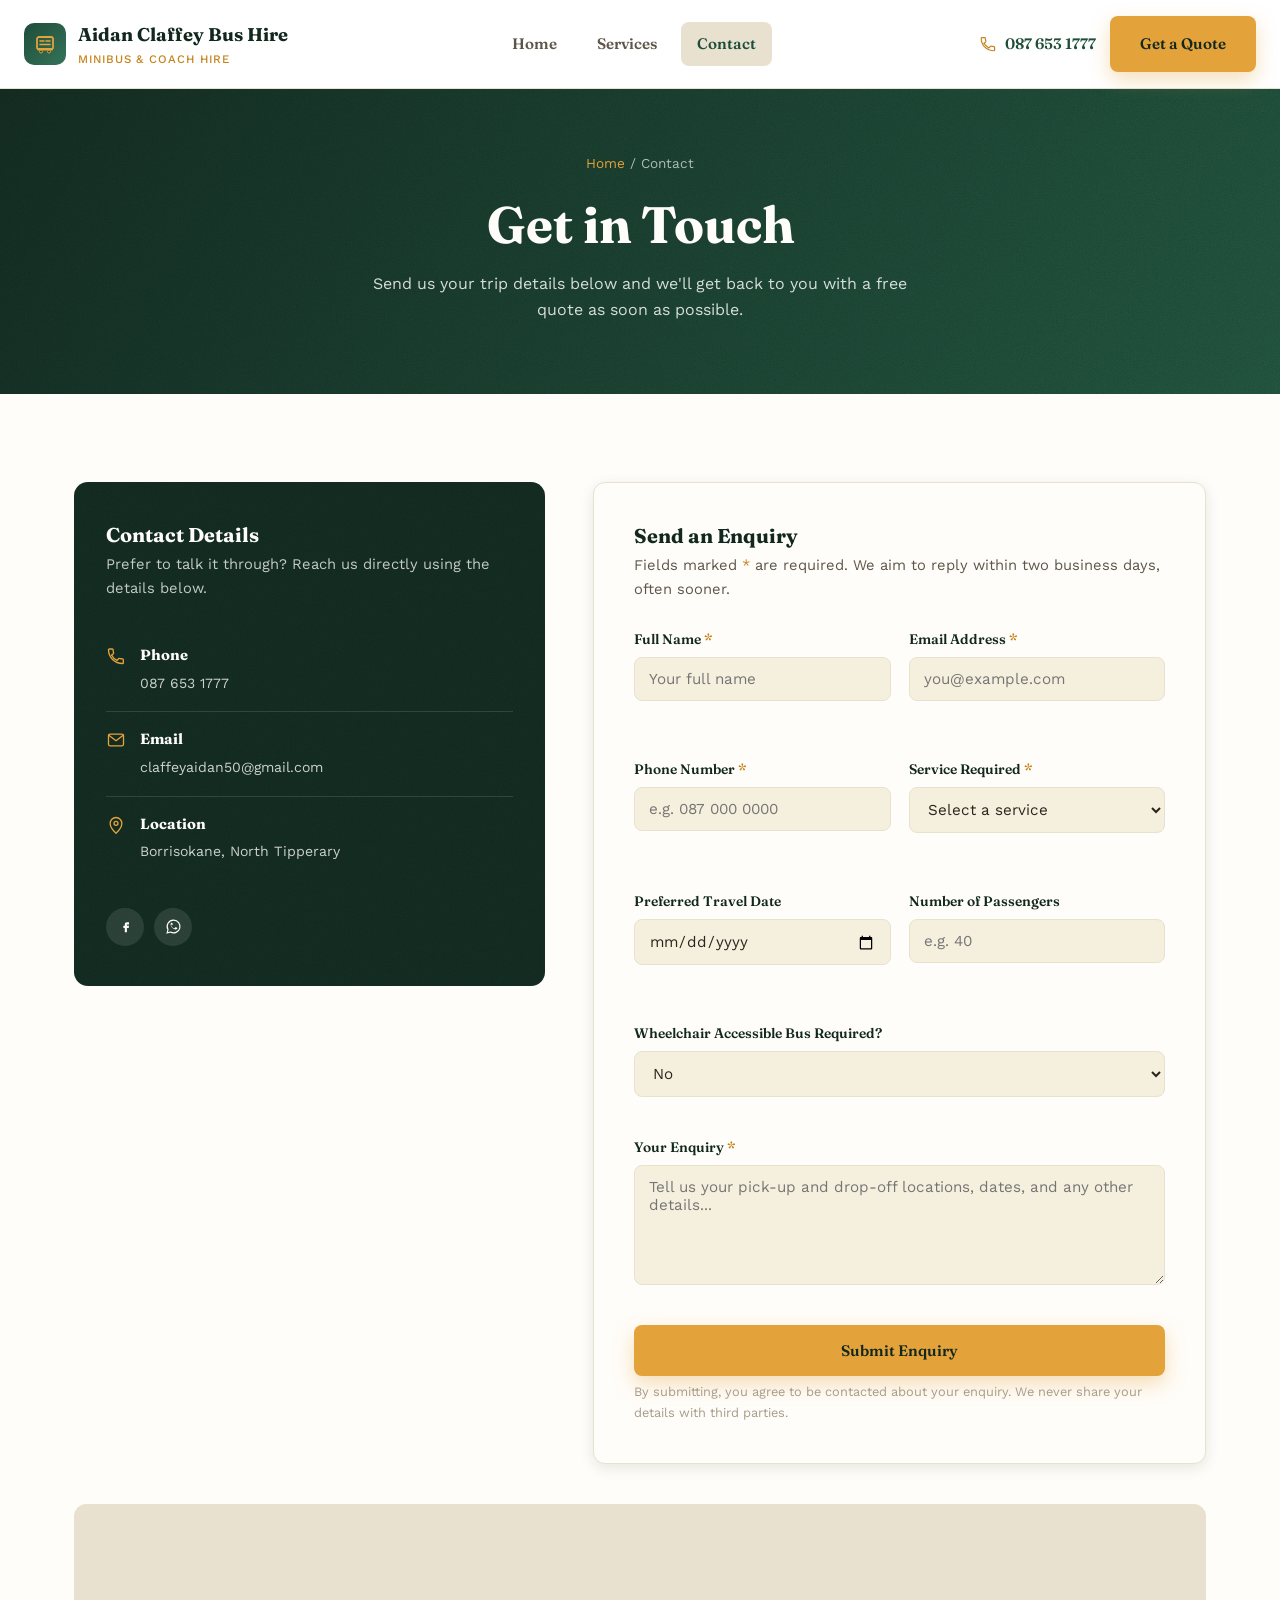
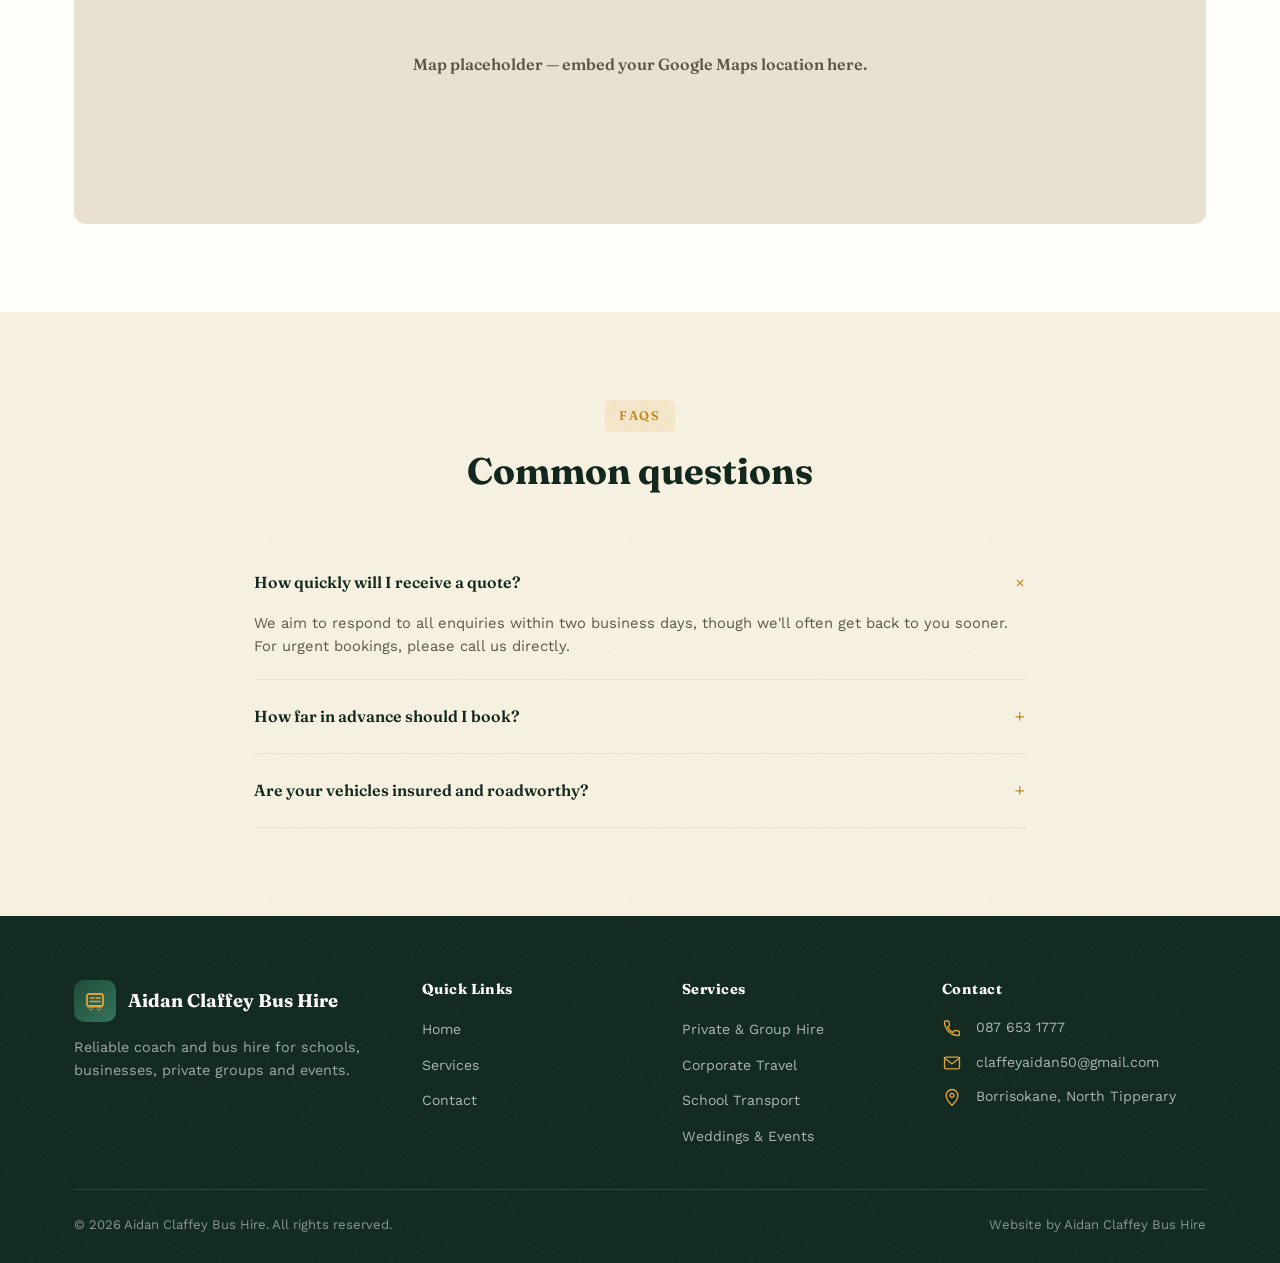
==== commit 6bf7b007: "Reorder services to Private & Group Hire, Corporate Travel, School Transport Applied across homepage" ====
--- a/contact.html
+++ b/contact.html
@@ -119,9 +119,9 @@
               <label for="service">Service Required <span class="req">*</span></label>
               <select id="service" name="service">
                 <option value="" selected disabled>Select a service</option>
-                <option value="School Transport">School Transport</option>
                 <option value="Private & Group Hire">Private &amp; Group Hire</option>
                 <option value="Corporate Travel">Corporate Travel</option>
+                <option value="School Transport">School Transport</option>
                 <option value="Weddings & Events">Weddings &amp; Special Events</option>
                 <option value="Wedding Night Shuttle Bus">Wedding Night Shuttle Bus</option>
                 <option value="Airport Transfer">Airport Transfer</option>
@@ -221,9 +221,9 @@
       <div class="footer-col">
         <h4>Services</h4>
         <ul>
-          <li><a href="services.html">School Transport</a></li>
           <li><a href="services.html">Private &amp; Group Hire</a></li>
           <li><a href="services.html">Corporate Travel</a></li>
+          <li><a href="services.html">School Transport</a></li>
           <li><a href="services.html">Weddings &amp; Events</a></li>
         </ul>
       </div>
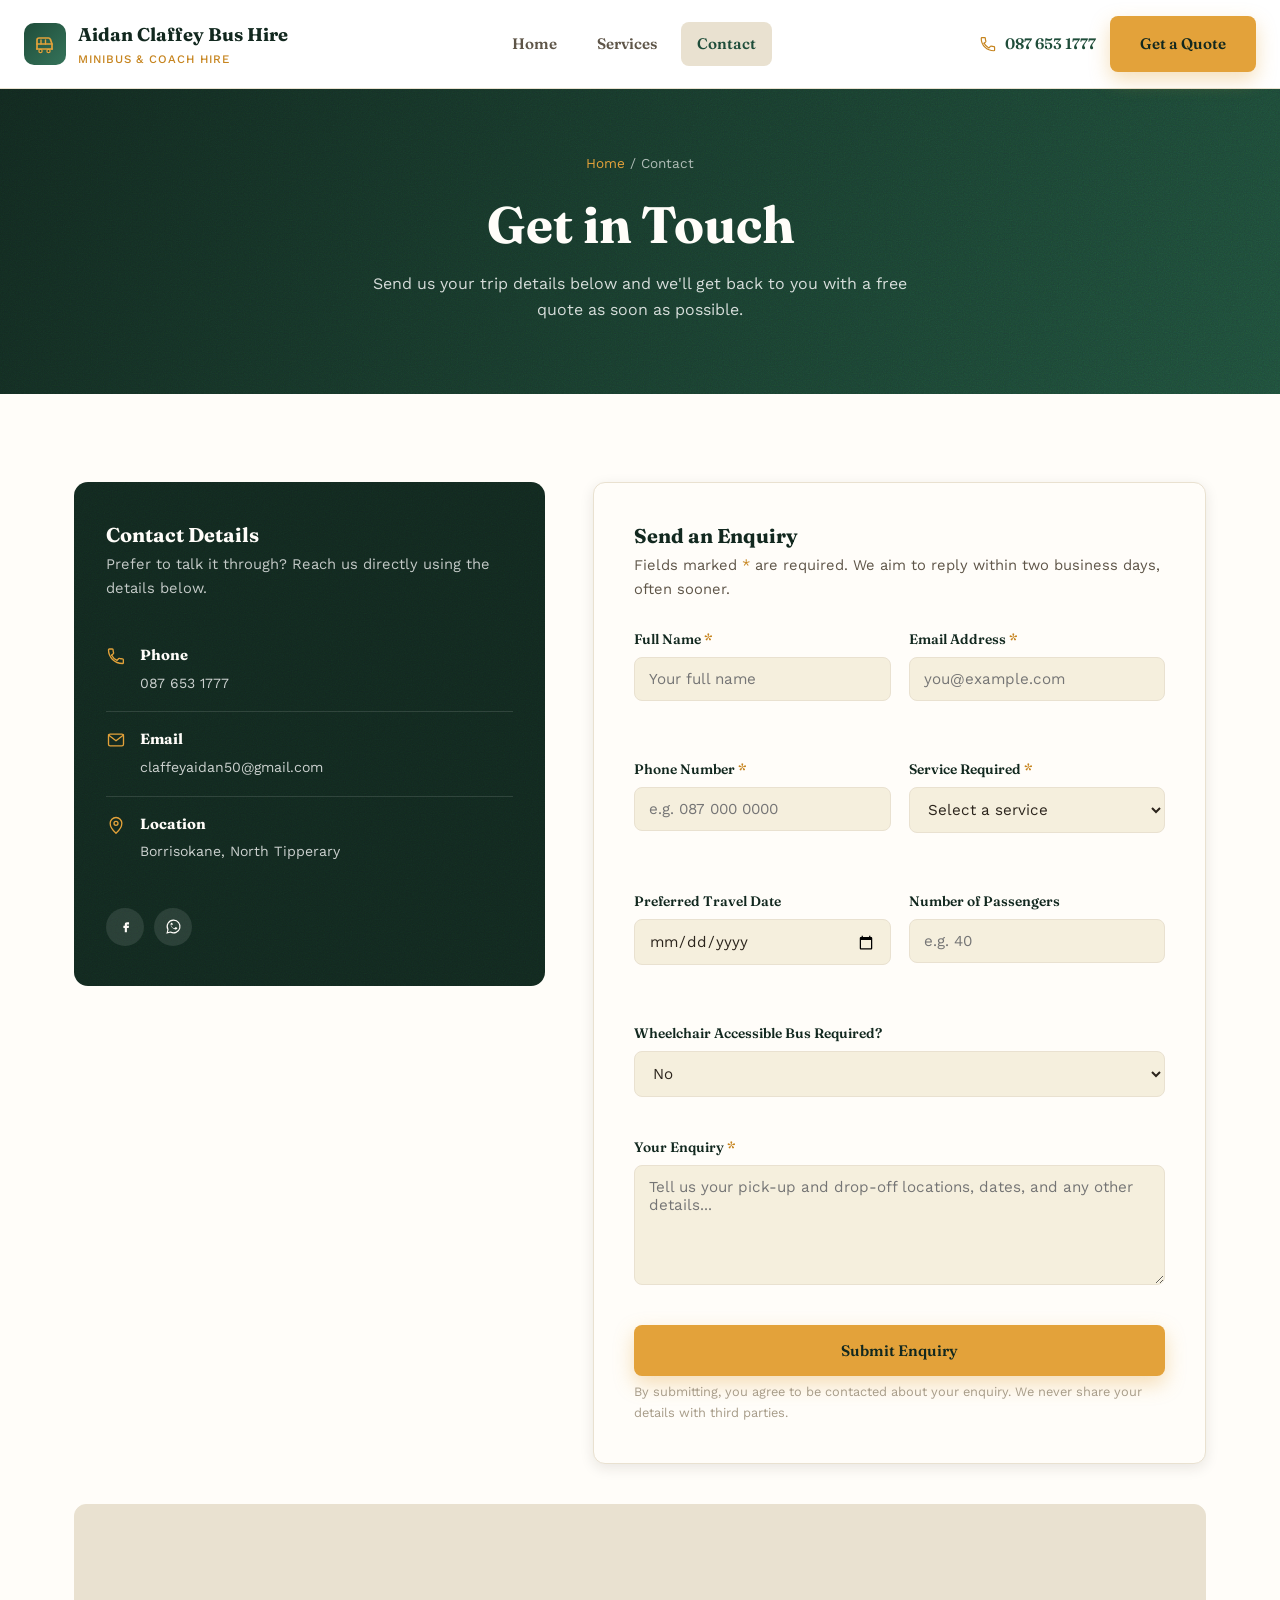
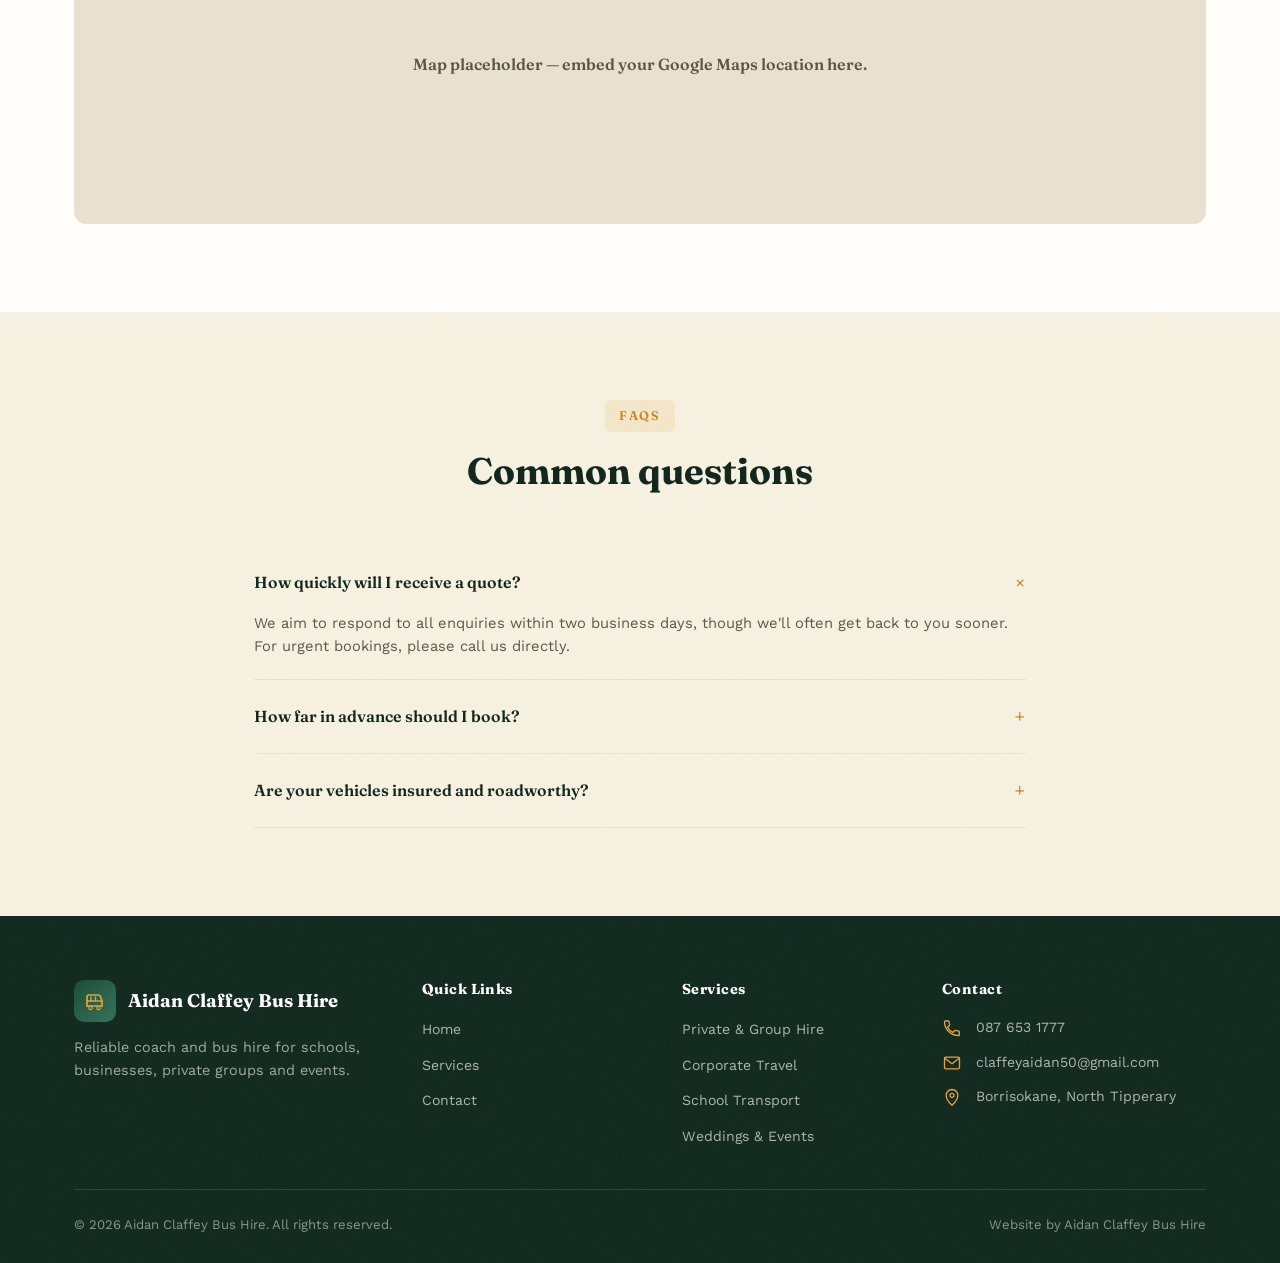
==== commit 40c4ff64: "Redesign the logo bus icon with a cleaner side-profile look Replace the front-view brand-mark icon (" ====
--- a/contact.html
+++ b/contact.html
@@ -5,7 +5,7 @@
 <meta name="viewport" content="width=device-width, initial-scale=1.0">
 <title>Contact Us | Aidan Claffey Bus Hire</title>
 <meta name="description" content="Get in touch with Aidan Claffey Bus Hire for a free quote. Fill out our enquiry form for school transport, private hire, corporate travel and more.">
-<link rel="icon" href="data:image/svg+xml,<svg xmlns=%22http://www.w3.org/2000/svg%22 viewBox=%220 0 24 24%22><rect width=%2224%22 height=%2224%22 rx=%225%22 fill=%22%231f4d3a%22/><path fill=%22%23e3a23a%22 d=%22M6 15h12v2H6zM7 17a1.5 1.5 0 1 0 0 3 1.5 1.5 0 0 0 0-3zm10 0a1.5 1.5 0 1 0 0 3 1.5 1.5 0 0 0 0-3zM6 7a1 1 0 0 1 1-1h10a1 1 0 0 1 1 1v7H6z%22/></svg>">
+<link rel="icon" href="data:image/svg+xml,<svg xmlns=%22http://www.w3.org/2000/svg%22 viewBox=%220 0 24 24%22><rect width=%2224%22 height=%2224%22 rx=%225%22 fill=%22%231f4d3a%22/><path fill=%22%23e3a23a%22 d=%22M4 7a1 1 0 0 1 1-1h11.5a1 1 0 0 1 .9.55L19.5 10H4V7z%22/><rect x=%224%22 y=%2210%22 width=%2215.5%22 height=%226%22 fill=%22%23e3a23a%22/><rect x=%224%22 y=%2216%22 width=%2215.5%22 height=%221.5%22 fill=%22%23e3a23a%22/><rect x=%226.3%22 y=%227.5%22 width=%222.8%22 height=%222.2%22 rx=%220.4%22 fill=%22%231f4d3a%22/><rect x=%2210.3%22 y=%227.5%22 width=%222.8%22 height=%222.2%22 rx=%220.4%22 fill=%22%231f4d3a%22/><rect x=%2214.3%22 y=%227.5%22 width=%222.8%22 height=%222.2%22 rx=%220.4%22 fill=%22%231f4d3a%22/><circle cx=%227.5%22 cy=%2218%22 r=%221.6%22 fill=%22%231f4d3a%22 stroke=%22%23e3a23a%22 stroke-width=%220.9%22/><circle cx=%2216%22 cy=%2218%22 r=%221.6%22 fill=%22%231f4d3a%22 stroke=%22%23e3a23a%22 stroke-width=%220.9%22/></svg>">
 <link rel="preconnect" href="https://fonts.googleapis.com">
 <link rel="preconnect" href="https://fonts.gstatic.com" crossorigin>
 <link href="https://fonts.googleapis.com/css2?family=Work+Sans:wght@400;500;600;700&family=Fraunces:opsz,wght@9..144,600;9..144,700&display=swap" rel="stylesheet">
@@ -17,7 +17,7 @@
   <div class="header-inner">
     <a href="index.html" class="brand">
       <span class="brand-mark">
-        <svg viewBox="0 0 24 24" fill="none" xmlns="http://www.w3.org/2000/svg"><path d="M4 16V7a2 2 0 0 1 2-2h12a2 2 0 0 1 2 2v9" stroke="#E3A23A" stroke-width="1.8" stroke-linecap="round"/><path d="M4 16h16v1.5a1 1 0 0 1-1 1H5a1 1 0 0 1-1-1V16z" fill="#E3A23A"/><circle cx="8" cy="19.5" r="1.5" fill="#1F4D3A" stroke="#E3A23A" stroke-width="1"/><circle cx="16" cy="19.5" r="1.5" fill="#1F4D3A" stroke="#E3A23A" stroke-width="1"/><path d="M7 9h4M13 9h4M7 12.5h10" stroke="#E3A23A" stroke-width="1.6" stroke-linecap="round"/></svg>
+        <svg viewBox="0 0 24 24" fill="none" xmlns="http://www.w3.org/2000/svg"><path d="M4 17V8a2 2 0 0 1 2-2h9.5a2 2 0 0 1 1.9 1.4L19 12v5" stroke="#E3A23A" stroke-width="1.7" stroke-linecap="round" stroke-linejoin="round"/><path d="M4 17h15" stroke="#E3A23A" stroke-width="1.7" stroke-linecap="round"/><path d="M4 12h15" stroke="#E3A23A" stroke-width="1.7" stroke-linecap="round"/><path d="M8 8v4M12.5 8v4" stroke="#E3A23A" stroke-width="1.4" stroke-linecap="round"/><circle cx="7.5" cy="19" r="1.6" fill="#1F4D3A" stroke="#E3A23A" stroke-width="1.3"/><circle cx="15.5" cy="19" r="1.6" fill="#1F4D3A" stroke="#E3A23A" stroke-width="1.3"/></svg>
       </span>
       <span class="brand-text">Aidan Claffey Bus Hire<span class="sub">Minibus &amp; Coach Hire</span></span>
     </a>
@@ -204,7 +204,7 @@
       <div class="footer-brand">
         <a href="index.html" class="brand">
           <span class="brand-mark">
-            <svg viewBox="0 0 24 24" fill="none" xmlns="http://www.w3.org/2000/svg"><path d="M4 16V7a2 2 0 0 1 2-2h12a2 2 0 0 1 2 2v9" stroke="#E3A23A" stroke-width="1.8" stroke-linecap="round"/><path d="M4 16h16v1.5a1 1 0 0 1-1 1H5a1 1 0 0 1-1-1V16z" fill="#E3A23A"/><circle cx="8" cy="19.5" r="1.5" fill="#1F4D3A" stroke="#E3A23A" stroke-width="1"/><circle cx="16" cy="19.5" r="1.5" fill="#1F4D3A" stroke="#E3A23A" stroke-width="1"/><path d="M7 9h4M13 9h4M7 12.5h10" stroke="#E3A23A" stroke-width="1.6" stroke-linecap="round"/></svg>
+            <svg viewBox="0 0 24 24" fill="none" xmlns="http://www.w3.org/2000/svg"><path d="M4 17V8a2 2 0 0 1 2-2h9.5a2 2 0 0 1 1.9 1.4L19 12v5" stroke="#E3A23A" stroke-width="1.7" stroke-linecap="round" stroke-linejoin="round"/><path d="M4 17h15" stroke="#E3A23A" stroke-width="1.7" stroke-linecap="round"/><path d="M4 12h15" stroke="#E3A23A" stroke-width="1.7" stroke-linecap="round"/><path d="M8 8v4M12.5 8v4" stroke="#E3A23A" stroke-width="1.4" stroke-linecap="round"/><circle cx="7.5" cy="19" r="1.6" fill="#1F4D3A" stroke="#E3A23A" stroke-width="1.3"/><circle cx="15.5" cy="19" r="1.6" fill="#1F4D3A" stroke="#E3A23A" stroke-width="1.3"/></svg>
           </span>
           Aidan Claffey Bus Hire
         </a>
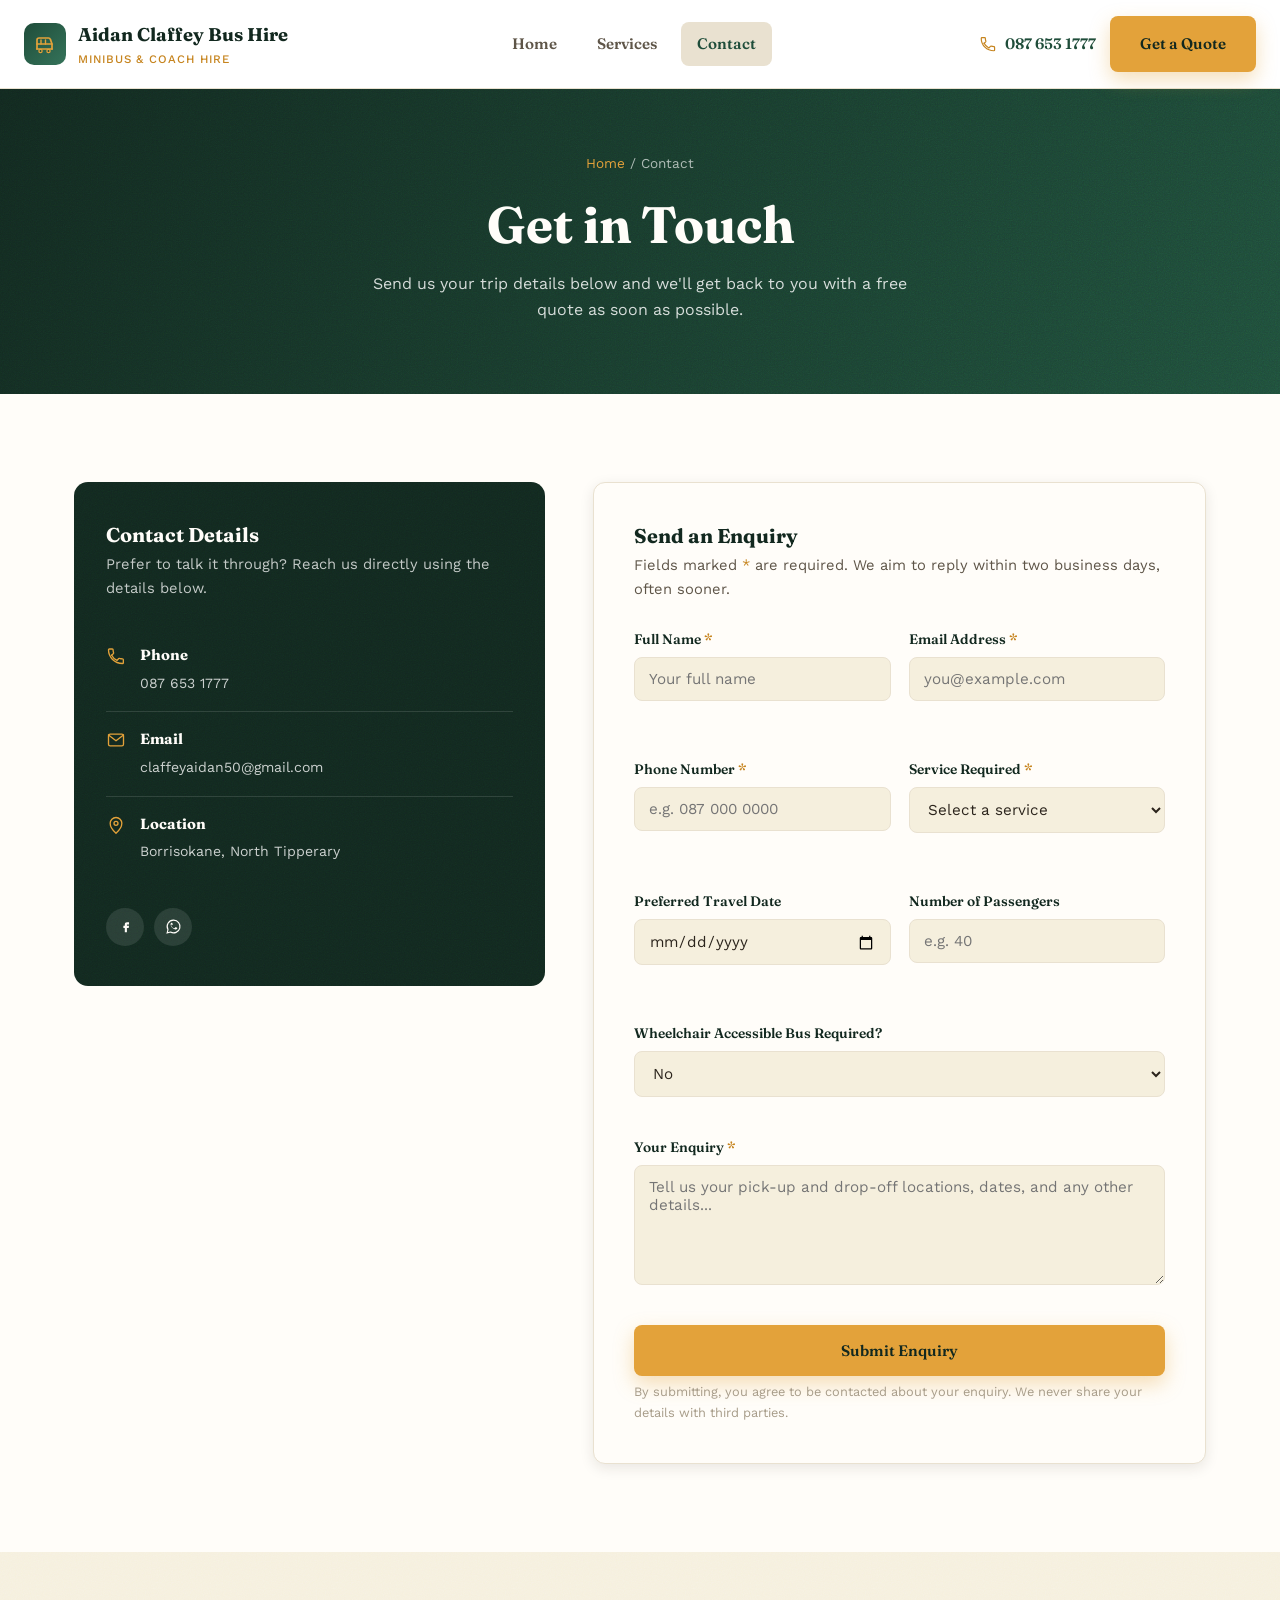
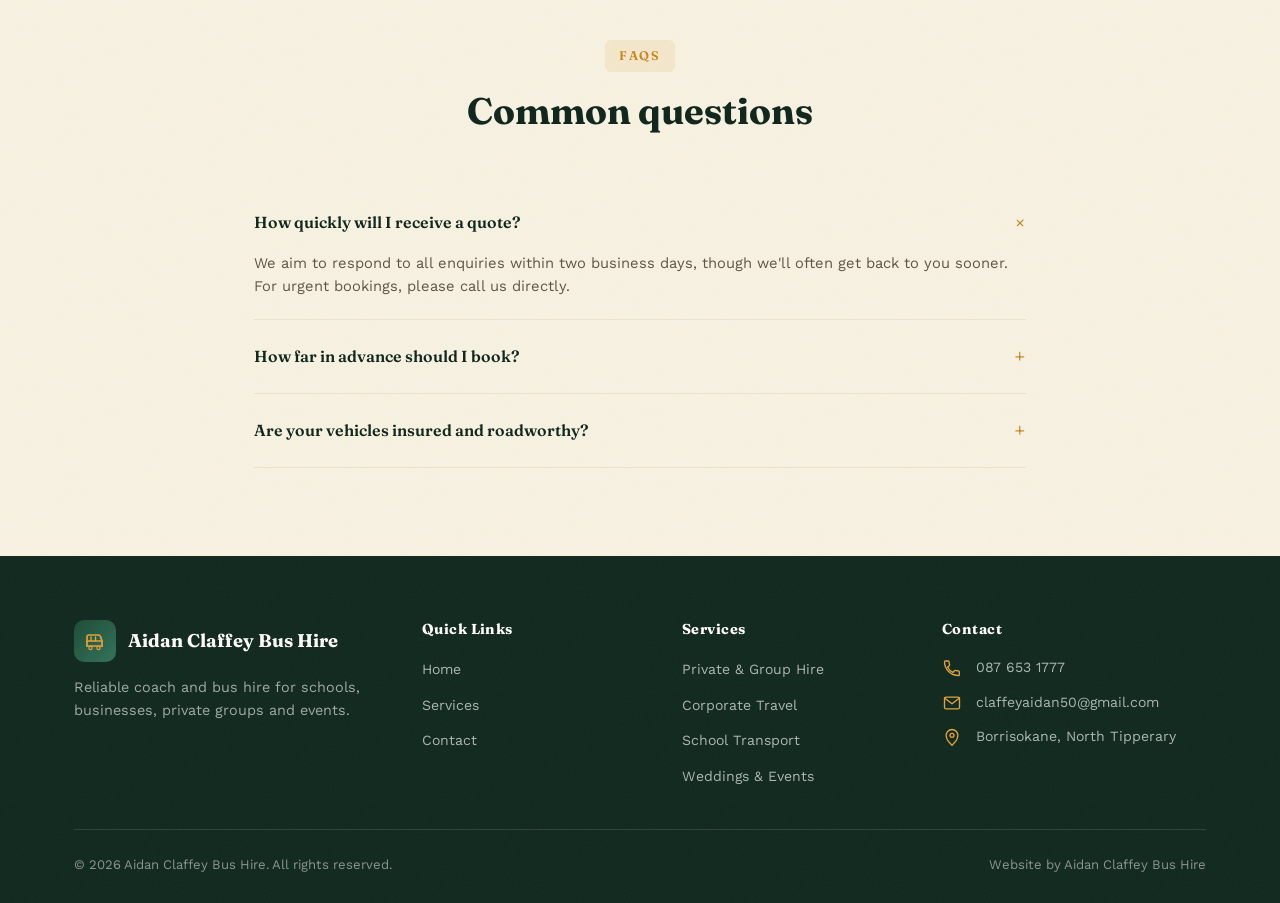
==== commit 3d6133fe: "Remove map placeholder from contact page Drop the unfinished "Map placeholder" block and its now-unu" ====
--- a/contact.html
+++ b/contact.html
@@ -168,11 +168,6 @@
       </div>
 
     </div>
-
-    <!-- MAP -->
-    <div class="map-embed">
-      Map placeholder — embed your Google Maps location here.
-    </div>
   </div>
 </section>
 
--- a/css/styles.css
+++ b/css/styles.css
@@ -749,23 +749,6 @@
 }
 .form-status.success { display: block; background: rgba(39, 174, 96, 0.12); color: #1e8449; }
 .form-status.error { display: block; background: rgba(192, 57, 43, 0.12); color: #c0392b; }
-
-.map-embed {
-  border-radius: 12px;
-  overflow: hidden;
-  border: 1px solid var(--grey-200);
-  margin-top: 40px;
-  height: 320px;
-  background: var(--grey-200);
-  display: flex;
-  align-items: center;
-  justify-content: center;
-  color: var(--grey-700);
-  font-family: var(--font-heading);
-  font-weight: 600;
-  text-align: center;
-  padding: 24px;
-}
 
 /* ---------- FAQ ---------- */
 .faq-item {
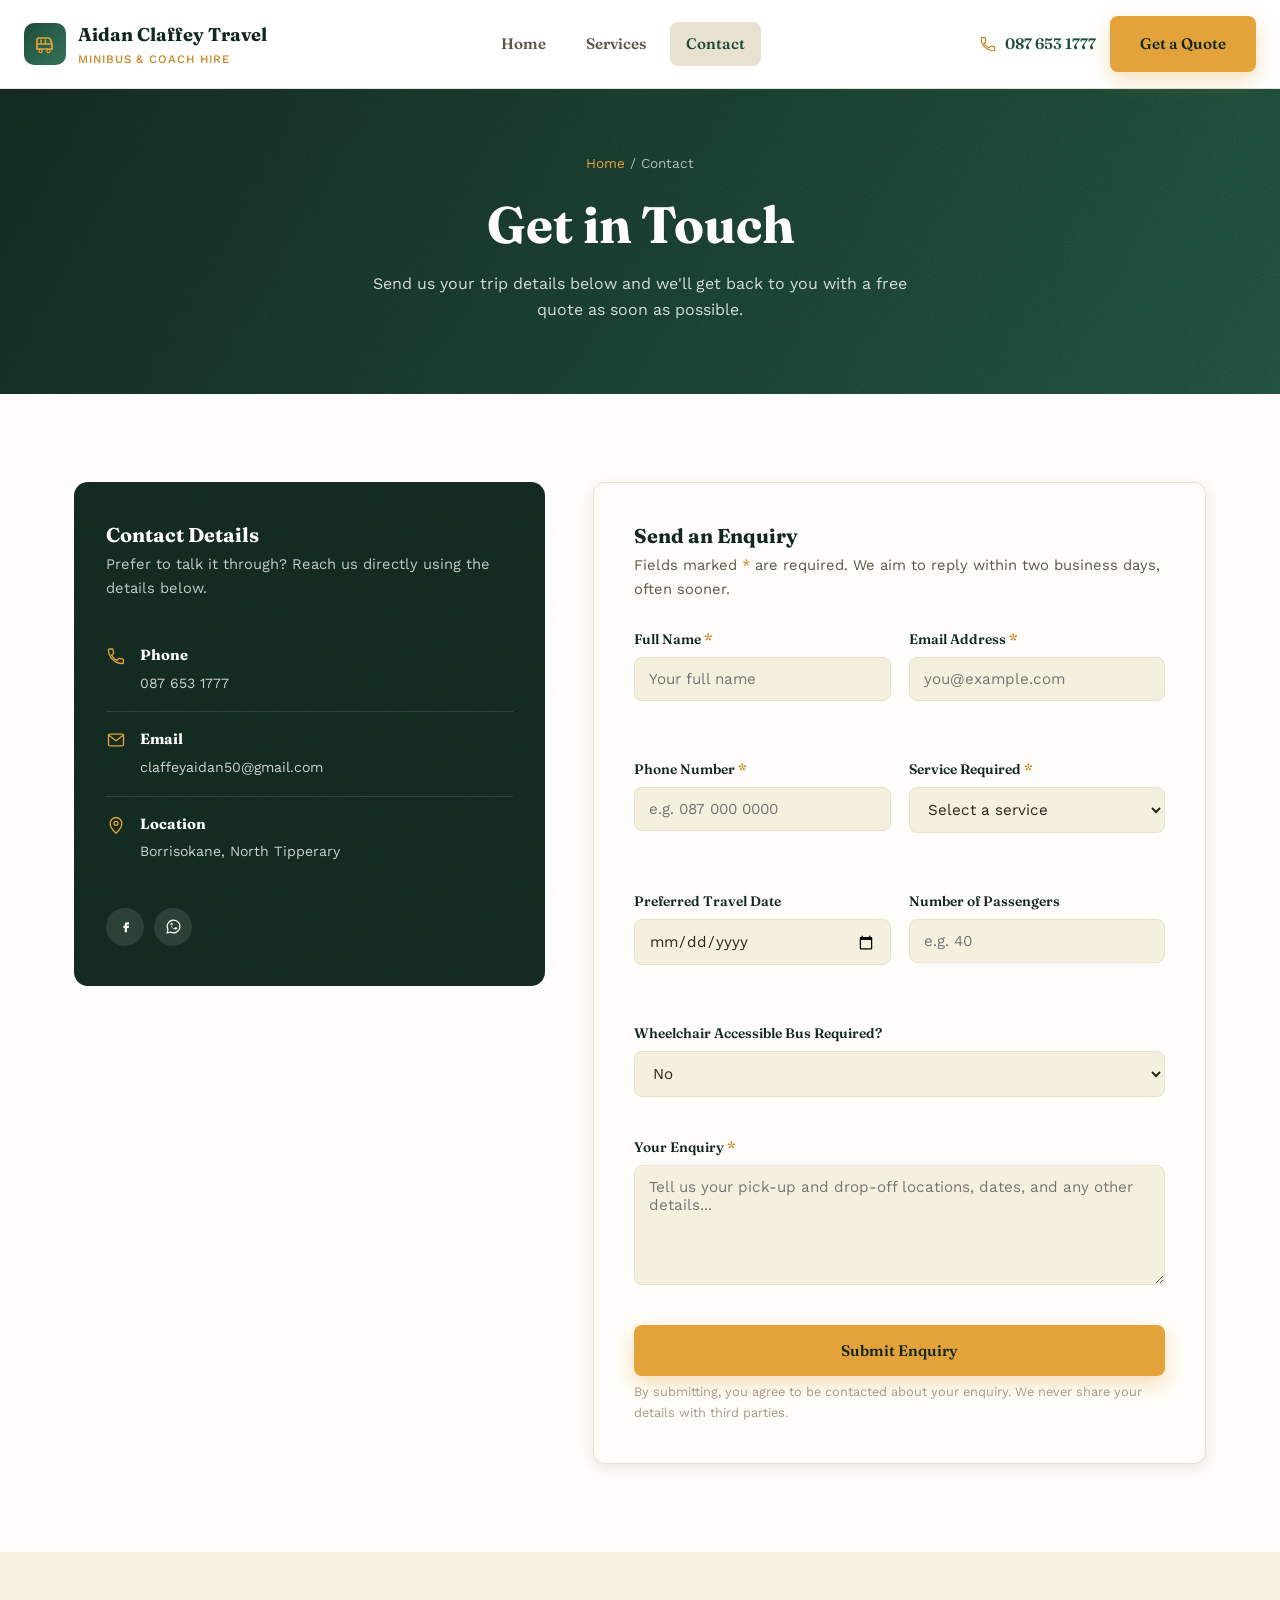
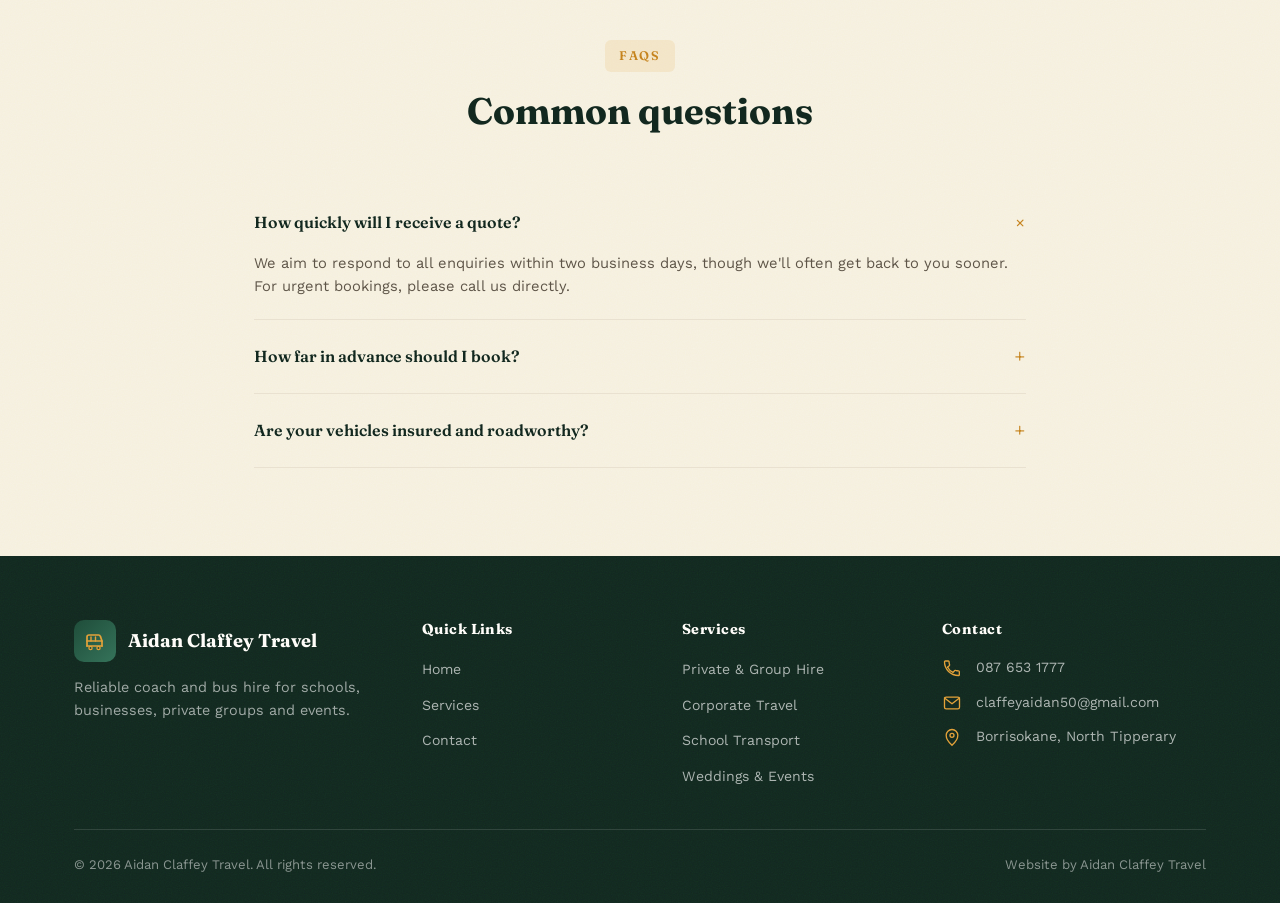
==== commit 410b467c: "Rename business to Aidan Claffey Travel Update the business name across page titles, meta descriptio" ====
--- a/contact.html
+++ b/contact.html
@@ -3,8 +3,8 @@
 <head>
 <meta charset="UTF-8">
 <meta name="viewport" content="width=device-width, initial-scale=1.0">
-<title>Contact Us | Aidan Claffey Bus Hire</title>
-<meta name="description" content="Get in touch with Aidan Claffey Bus Hire for a free quote. Fill out our enquiry form for school transport, private hire, corporate travel and more.">
+<title>Contact Us | Aidan Claffey Travel</title>
+<meta name="description" content="Get in touch with Aidan Claffey Travel for a free quote. Fill out our enquiry form for school transport, private hire, corporate travel and more.">
 <link rel="icon" href="data:image/svg+xml,<svg xmlns=%22http://www.w3.org/2000/svg%22 viewBox=%220 0 24 24%22><rect width=%2224%22 height=%2224%22 rx=%225%22 fill=%22%231f4d3a%22/><path fill=%22%23e3a23a%22 d=%22M4 7a1 1 0 0 1 1-1h11.5a1 1 0 0 1 .9.55L19.5 10H4V7z%22/><rect x=%224%22 y=%2210%22 width=%2215.5%22 height=%226%22 fill=%22%23e3a23a%22/><rect x=%224%22 y=%2216%22 width=%2215.5%22 height=%221.5%22 fill=%22%23e3a23a%22/><rect x=%226.3%22 y=%227.5%22 width=%222.8%22 height=%222.2%22 rx=%220.4%22 fill=%22%231f4d3a%22/><rect x=%2210.3%22 y=%227.5%22 width=%222.8%22 height=%222.2%22 rx=%220.4%22 fill=%22%231f4d3a%22/><rect x=%2214.3%22 y=%227.5%22 width=%222.8%22 height=%222.2%22 rx=%220.4%22 fill=%22%231f4d3a%22/><circle cx=%227.5%22 cy=%2218%22 r=%221.6%22 fill=%22%231f4d3a%22 stroke=%22%23e3a23a%22 stroke-width=%220.9%22/><circle cx=%2216%22 cy=%2218%22 r=%221.6%22 fill=%22%231f4d3a%22 stroke=%22%23e3a23a%22 stroke-width=%220.9%22/></svg>">
 <link rel="preconnect" href="https://fonts.googleapis.com">
 <link rel="preconnect" href="https://fonts.gstatic.com" crossorigin>
@@ -19,7 +19,7 @@
       <span class="brand-mark">
         <svg viewBox="0 0 24 24" fill="none" xmlns="http://www.w3.org/2000/svg"><path d="M4 17V8a2 2 0 0 1 2-2h9.5a2 2 0 0 1 1.9 1.4L19 12v5" stroke="#E3A23A" stroke-width="1.7" stroke-linecap="round" stroke-linejoin="round"/><path d="M4 17h15" stroke="#E3A23A" stroke-width="1.7" stroke-linecap="round"/><path d="M4 12h15" stroke="#E3A23A" stroke-width="1.7" stroke-linecap="round"/><path d="M8 8v4M12.5 8v4" stroke="#E3A23A" stroke-width="1.4" stroke-linecap="round"/><circle cx="7.5" cy="19" r="1.6" fill="#1F4D3A" stroke="#E3A23A" stroke-width="1.3"/><circle cx="15.5" cy="19" r="1.6" fill="#1F4D3A" stroke="#E3A23A" stroke-width="1.3"/></svg>
       </span>
-      <span class="brand-text">Aidan Claffey Bus Hire<span class="sub">Minibus &amp; Coach Hire</span></span>
+      <span class="brand-text">Aidan Claffey Travel<span class="sub">Minibus &amp; Coach Hire</span></span>
     </a>
     <nav class="main-nav" id="main-nav">
       <ul>
@@ -201,7 +201,7 @@
           <span class="brand-mark">
             <svg viewBox="0 0 24 24" fill="none" xmlns="http://www.w3.org/2000/svg"><path d="M4 17V8a2 2 0 0 1 2-2h9.5a2 2 0 0 1 1.9 1.4L19 12v5" stroke="#E3A23A" stroke-width="1.7" stroke-linecap="round" stroke-linejoin="round"/><path d="M4 17h15" stroke="#E3A23A" stroke-width="1.7" stroke-linecap="round"/><path d="M4 12h15" stroke="#E3A23A" stroke-width="1.7" stroke-linecap="round"/><path d="M8 8v4M12.5 8v4" stroke="#E3A23A" stroke-width="1.4" stroke-linecap="round"/><circle cx="7.5" cy="19" r="1.6" fill="#1F4D3A" stroke="#E3A23A" stroke-width="1.3"/><circle cx="15.5" cy="19" r="1.6" fill="#1F4D3A" stroke="#E3A23A" stroke-width="1.3"/></svg>
           </span>
-          Aidan Claffey Bus Hire
+          Aidan Claffey Travel
         </a>
         <p>Reliable coach and bus hire for schools, businesses, private groups and events.</p>
       </div>
@@ -239,8 +239,8 @@
       </div>
     </div>
     <div class="footer-bottom">
-      <span>&copy; 2026 Aidan Claffey Bus Hire. All rights reserved.</span>
-      <span>Website by Aidan Claffey Bus Hire</span>
+      <span>&copy; 2026 Aidan Claffey Travel. All rights reserved.</span>
+      <span>Website by Aidan Claffey Travel</span>
     </div>
   </div>
 </footer>
--- a/css/styles.css
+++ b/css/styles.css
@@ -1,5 +1,5 @@
 /* ============================================
-   Aidan Claffey Bus Hire — Site Stylesheet
+   Aidan Claffey Travel — Site Stylesheet
    ============================================ */
 
 :root {
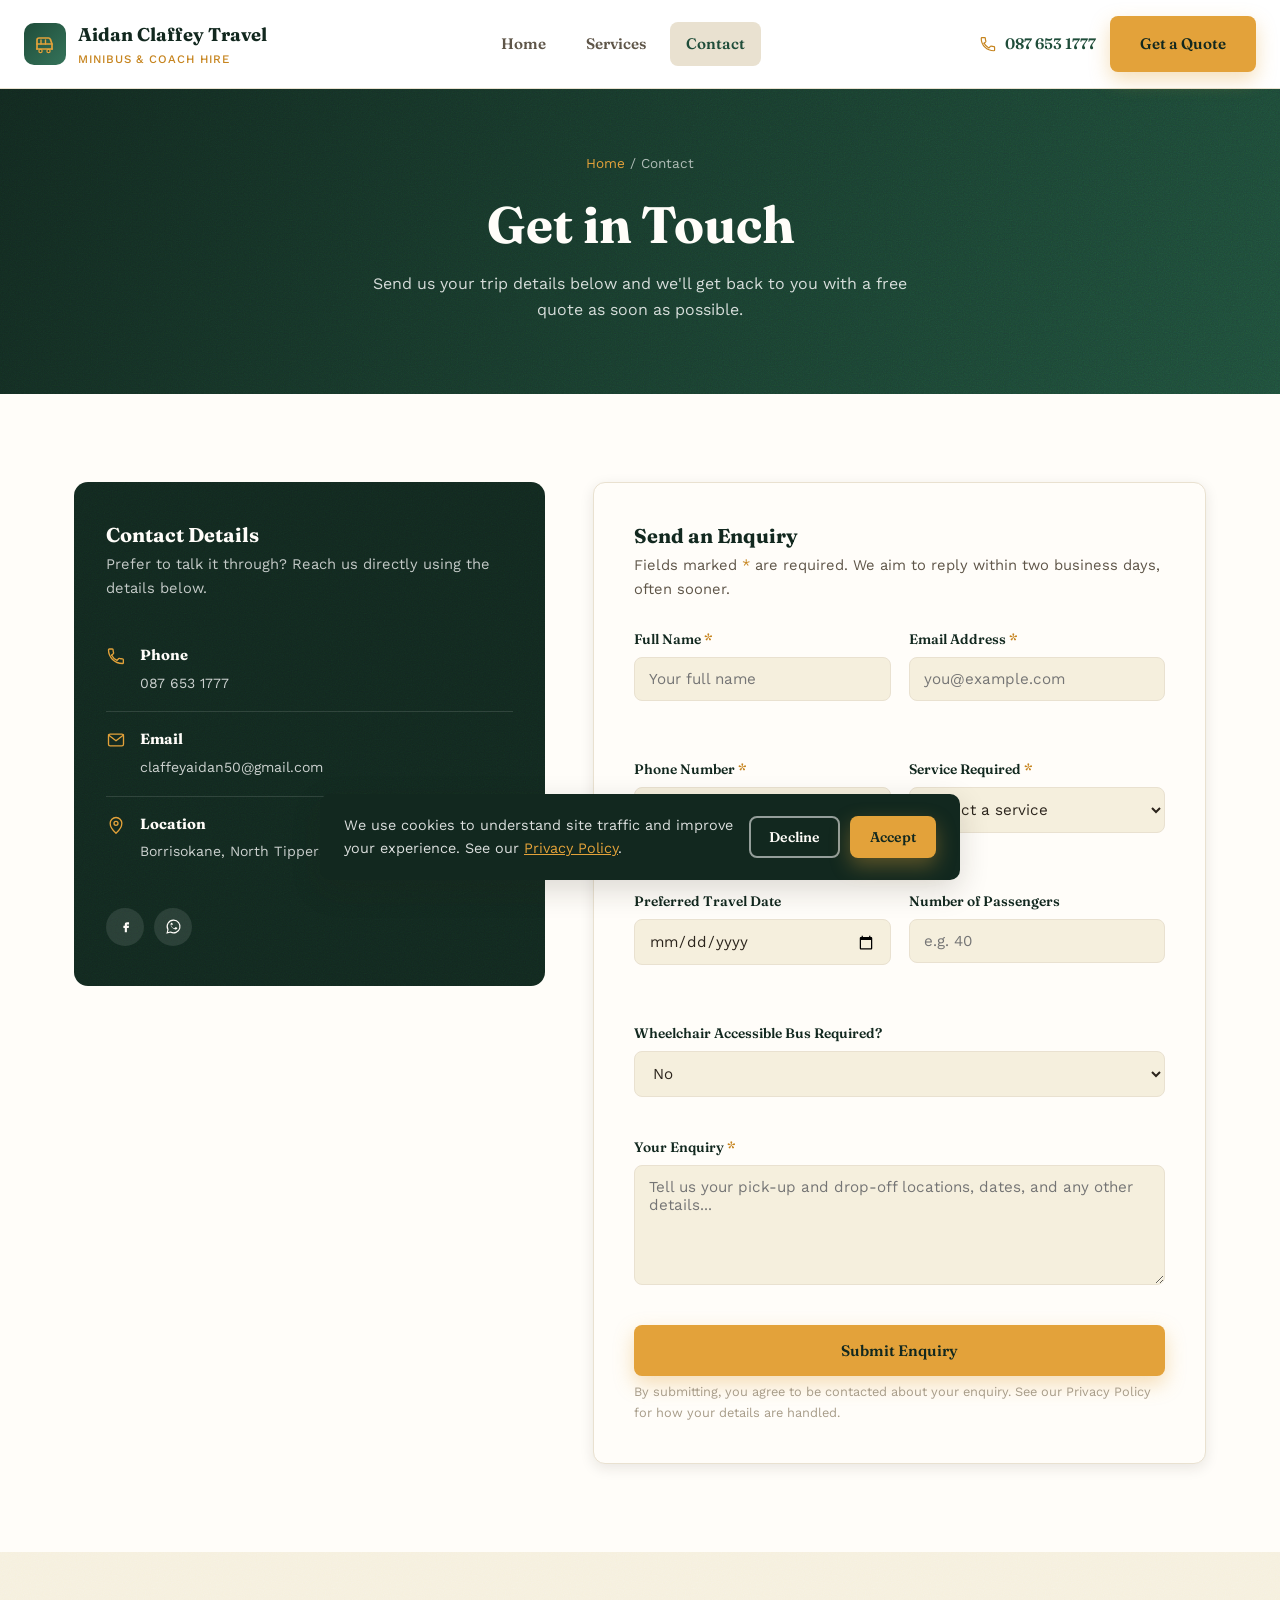
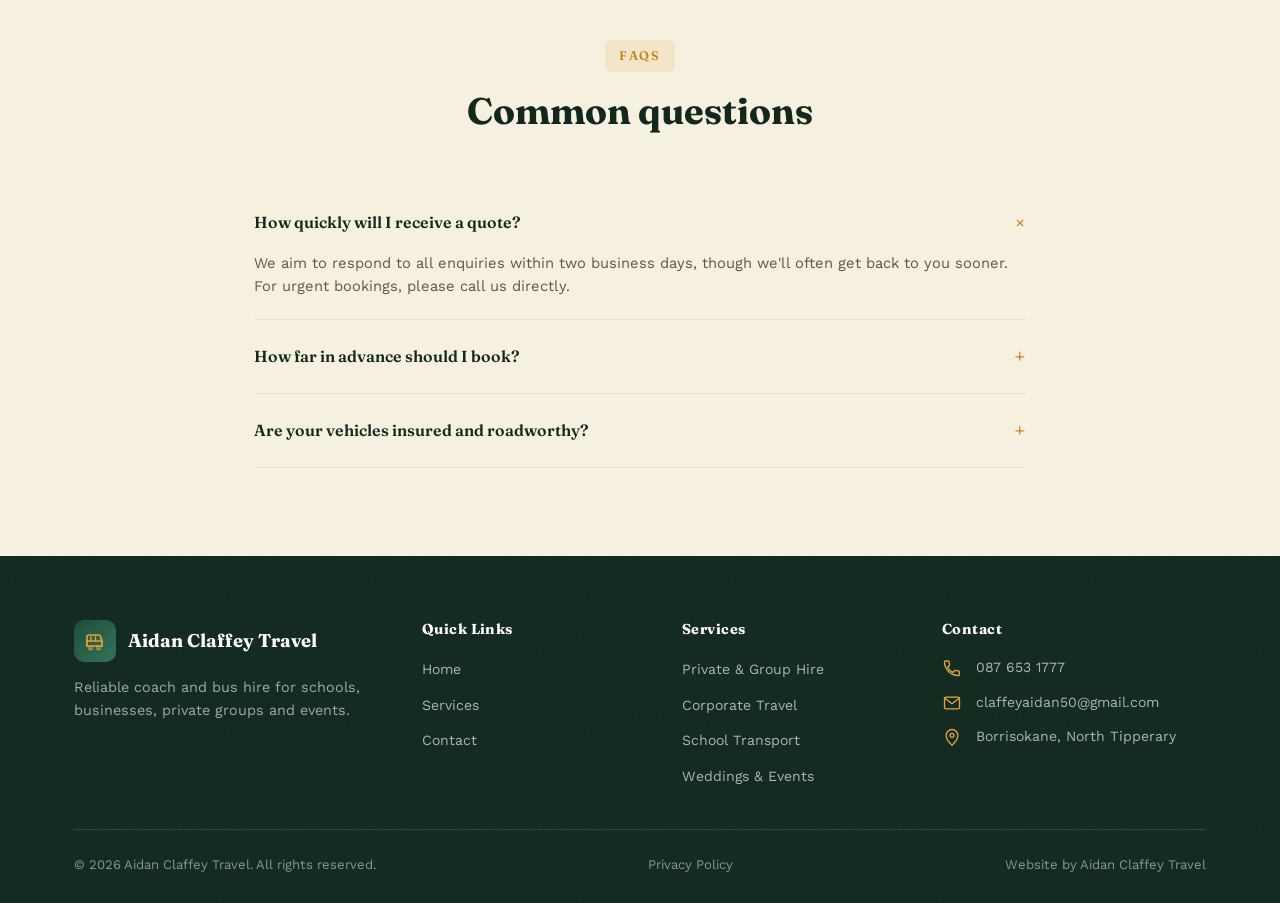
==== commit bd1188df: "Add launch-readiness essentials: privacy policy, SEO, spam protection, analytics - Add a privacy pol" ====
--- a/contact.html
+++ b/contact.html
@@ -5,6 +5,15 @@
 <meta name="viewport" content="width=device-width, initial-scale=1.0">
 <title>Contact Us | Aidan Claffey Travel</title>
 <meta name="description" content="Get in touch with Aidan Claffey Travel for a free quote. Fill out our enquiry form for school transport, private hire, corporate travel and more.">
+<meta property="og:type" content="website">
+<meta property="og:title" content="Contact Us | Aidan Claffey Travel">
+<meta property="og:description" content="Get in touch with Aidan Claffey Travel for a free quote. Fill out our enquiry form for school transport, private hire, corporate travel and more.">
+<meta property="og:image" content="https://www.aidanclaffeytravel.ie/images/fleet-sprinter-front.jpg">
+<meta property="og:url" content="https://www.aidanclaffeytravel.ie/contact.html">
+<meta name="twitter:card" content="summary_large_image">
+<meta name="twitter:title" content="Contact Us | Aidan Claffey Travel">
+<meta name="twitter:description" content="Get in touch with Aidan Claffey Travel for a free quote. Fill out our enquiry form for school transport, private hire, corporate travel and more.">
+<meta name="twitter:image" content="https://www.aidanclaffeytravel.ie/images/fleet-sprinter-front.jpg">
 <link rel="icon" href="data:image/svg+xml,<svg xmlns=%22http://www.w3.org/2000/svg%22 viewBox=%220 0 24 24%22><rect width=%2224%22 height=%2224%22 rx=%225%22 fill=%22%231f4d3a%22/><path fill=%22%23e3a23a%22 d=%22M4 7a1 1 0 0 1 1-1h11.5a1 1 0 0 1 .9.55L19.5 10H4V7z%22/><rect x=%224%22 y=%2210%22 width=%2215.5%22 height=%226%22 fill=%22%23e3a23a%22/><rect x=%224%22 y=%2216%22 width=%2215.5%22 height=%221.5%22 fill=%22%23e3a23a%22/><rect x=%226.3%22 y=%227.5%22 width=%222.8%22 height=%222.2%22 rx=%220.4%22 fill=%22%231f4d3a%22/><rect x=%2210.3%22 y=%227.5%22 width=%222.8%22 height=%222.2%22 rx=%220.4%22 fill=%22%231f4d3a%22/><rect x=%2214.3%22 y=%227.5%22 width=%222.8%22 height=%222.2%22 rx=%220.4%22 fill=%22%231f4d3a%22/><circle cx=%227.5%22 cy=%2218%22 r=%221.6%22 fill=%22%231f4d3a%22 stroke=%22%23e3a23a%22 stroke-width=%220.9%22/><circle cx=%2216%22 cy=%2218%22 r=%221.6%22 fill=%22%231f4d3a%22 stroke=%22%23e3a23a%22 stroke-width=%220.9%22/></svg>">
 <link rel="preconnect" href="https://fonts.googleapis.com">
 <link rel="preconnect" href="https://fonts.gstatic.com" crossorigin>
@@ -95,7 +104,9 @@
         <h3>Send an Enquiry</h3>
         <p class="form-sub">Fields marked <span style="color:#c6841e;">*</span> are required. We aim to reply within two business days, often sooner.</p>
 
-        <form id="enquiry-form" novalidate>
+        <form id="enquiry-form" action="https://formspree.io/f/xqpaygjg" method="POST" novalidate>
+          <input type="hidden" name="_subject" value="New website enquiry — Aidan Claffey Travel">
+          <input type="text" name="_gotcha" style="display:none" tabindex="-1" autocomplete="off">
           <div class="form-row">
             <div class="field" id="field-name">
               <label for="name">Full Name <span class="req">*</span></label>
@@ -161,7 +172,7 @@
           </div>
 
           <button type="submit" class="btn btn-primary btn-block">Submit Enquiry</button>
-          <p class="form-note">By submitting, you agree to be contacted about your enquiry. We never share your details with third parties.</p>
+          <p class="form-note">By submitting, you agree to be contacted about your enquiry. See our <a href="privacy.html">Privacy Policy</a> for how your details are handled.</p>
 
           <div class="form-status" id="form-status" role="status" aria-live="polite"></div>
         </form>
@@ -240,10 +251,19 @@
     </div>
     <div class="footer-bottom">
       <span>&copy; 2026 Aidan Claffey Travel. All rights reserved.</span>
+      <a href="privacy.html">Privacy Policy</a>
       <span>Website by Aidan Claffey Travel</span>
     </div>
   </div>
 </footer>
+
+<div class="cookie-banner" id="cookie-banner">
+  <p>We use cookies to understand site traffic and improve your experience. See our <a href="privacy.html">Privacy Policy</a>.</p>
+  <div class="cookie-actions">
+    <button type="button" class="btn btn-outline" id="cookie-decline">Decline</button>
+    <button type="button" class="btn btn-primary" id="cookie-accept">Accept</button>
+  </div>
+</div>
 
 <script src="js/main.js"></script>
 </body>
--- a/css/styles.css
+++ b/css/styles.css
@@ -818,6 +818,32 @@
 }
 .footer-bottom a { color: rgba(255, 255, 255, 0.5); }
 .footer-bottom a:hover { color: var(--gold); }
+
+/* ---------- Cookie banner ---------- */
+.cookie-banner {
+  display: none;
+  position: fixed;
+  left: 20px;
+  right: 20px;
+  bottom: 20px;
+  z-index: 200;
+  max-width: 640px;
+  margin: 0 auto;
+  background: var(--navy-dark);
+  color: var(--white);
+  border-radius: var(--radius);
+  box-shadow: var(--shadow);
+  padding: 20px 24px;
+  align-items: center;
+  justify-content: space-between;
+  gap: 16px;
+  flex-wrap: wrap;
+}
+.cookie-banner.visible { display: flex; }
+.cookie-banner p { font-size: 0.9rem; color: rgba(255, 255, 255, 0.85); margin: 0; flex: 1 1 260px; }
+.cookie-banner a { color: var(--gold); text-decoration: underline; }
+.cookie-actions { display: flex; gap: 10px; flex-shrink: 0; }
+.cookie-actions .btn { padding: 10px 18px; font-size: 0.88rem; }
 
 /* ---------- Responsive ---------- */
 @media (max-width: 960px) {
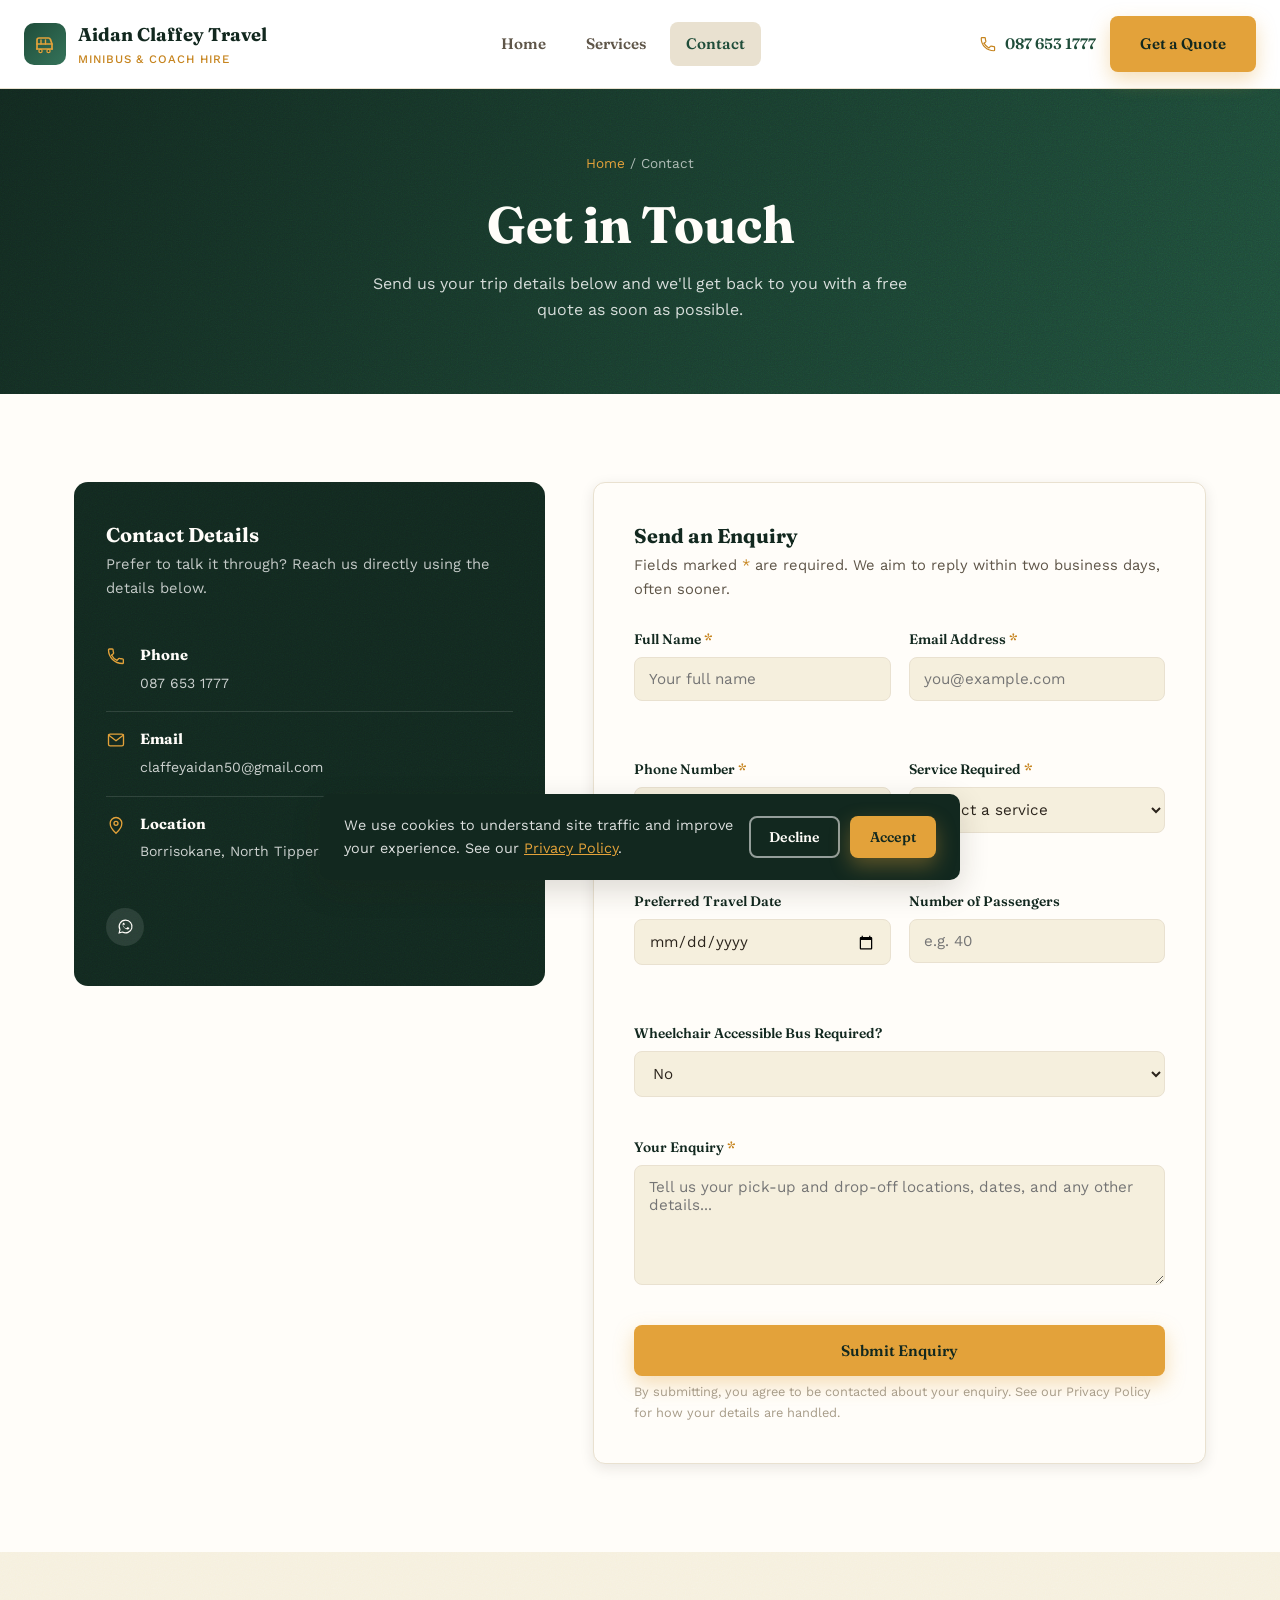
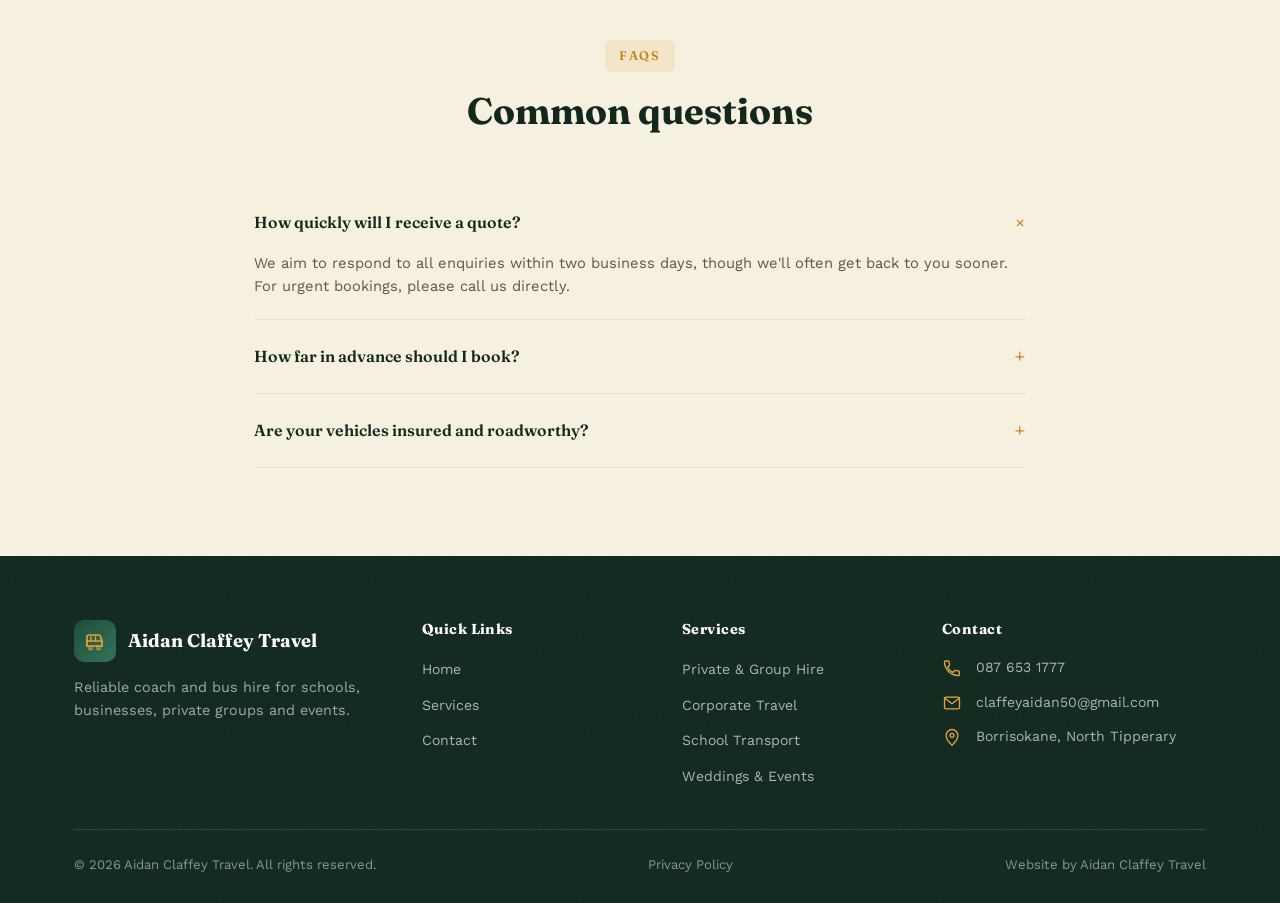
==== commit 68562ea3: "Activate Google Analytics and fix social links Set the real GA4 Measurement ID so analytics now acti" ====
--- a/contact.html
+++ b/contact.html
@@ -90,10 +90,7 @@
         </div>
 
         <div class="social-row">
-          <a href="#" aria-label="Facebook">
-            <svg viewBox="0 0 24 24" fill="none"><path d="M14 9h3V6h-3c-1.7 0-3 1.3-3 3v2H9v3h2v6h3v-6h2.5l.5-3H14V9.5c0-.3.2-.5.5-.5H14z" fill="currentColor"/></svg>
-          </a>
-          <a href="#" aria-label="WhatsApp">
+          <a href="https://wa.me/353876531777" target="_blank" rel="noopener" aria-label="WhatsApp">
             <svg viewBox="0 0 24 24" fill="none"><path d="M12 3a9 9 0 0 0-7.8 13.4L3 21l4.7-1.2A9 9 0 1 0 12 3z" stroke="currentColor" stroke-width="1.6"/><path d="M8.5 9.5c.3 2.6 2.4 4.7 5 5l1-1.3c.2-.3.6-.4.9-.2l1.7.9c.3.2.4.6.2.9-.6 1-1.6 1.6-2.8 1.4-3.4-.6-6-3.2-6.6-6.6-.2-1.2.4-2.2 1.4-2.8.3-.2.7-.1.9.2l.9 1.7c.2.3.1.7-.2.9L8.5 9.5z" fill="currentColor"/></svg>
           </a>
         </div>
